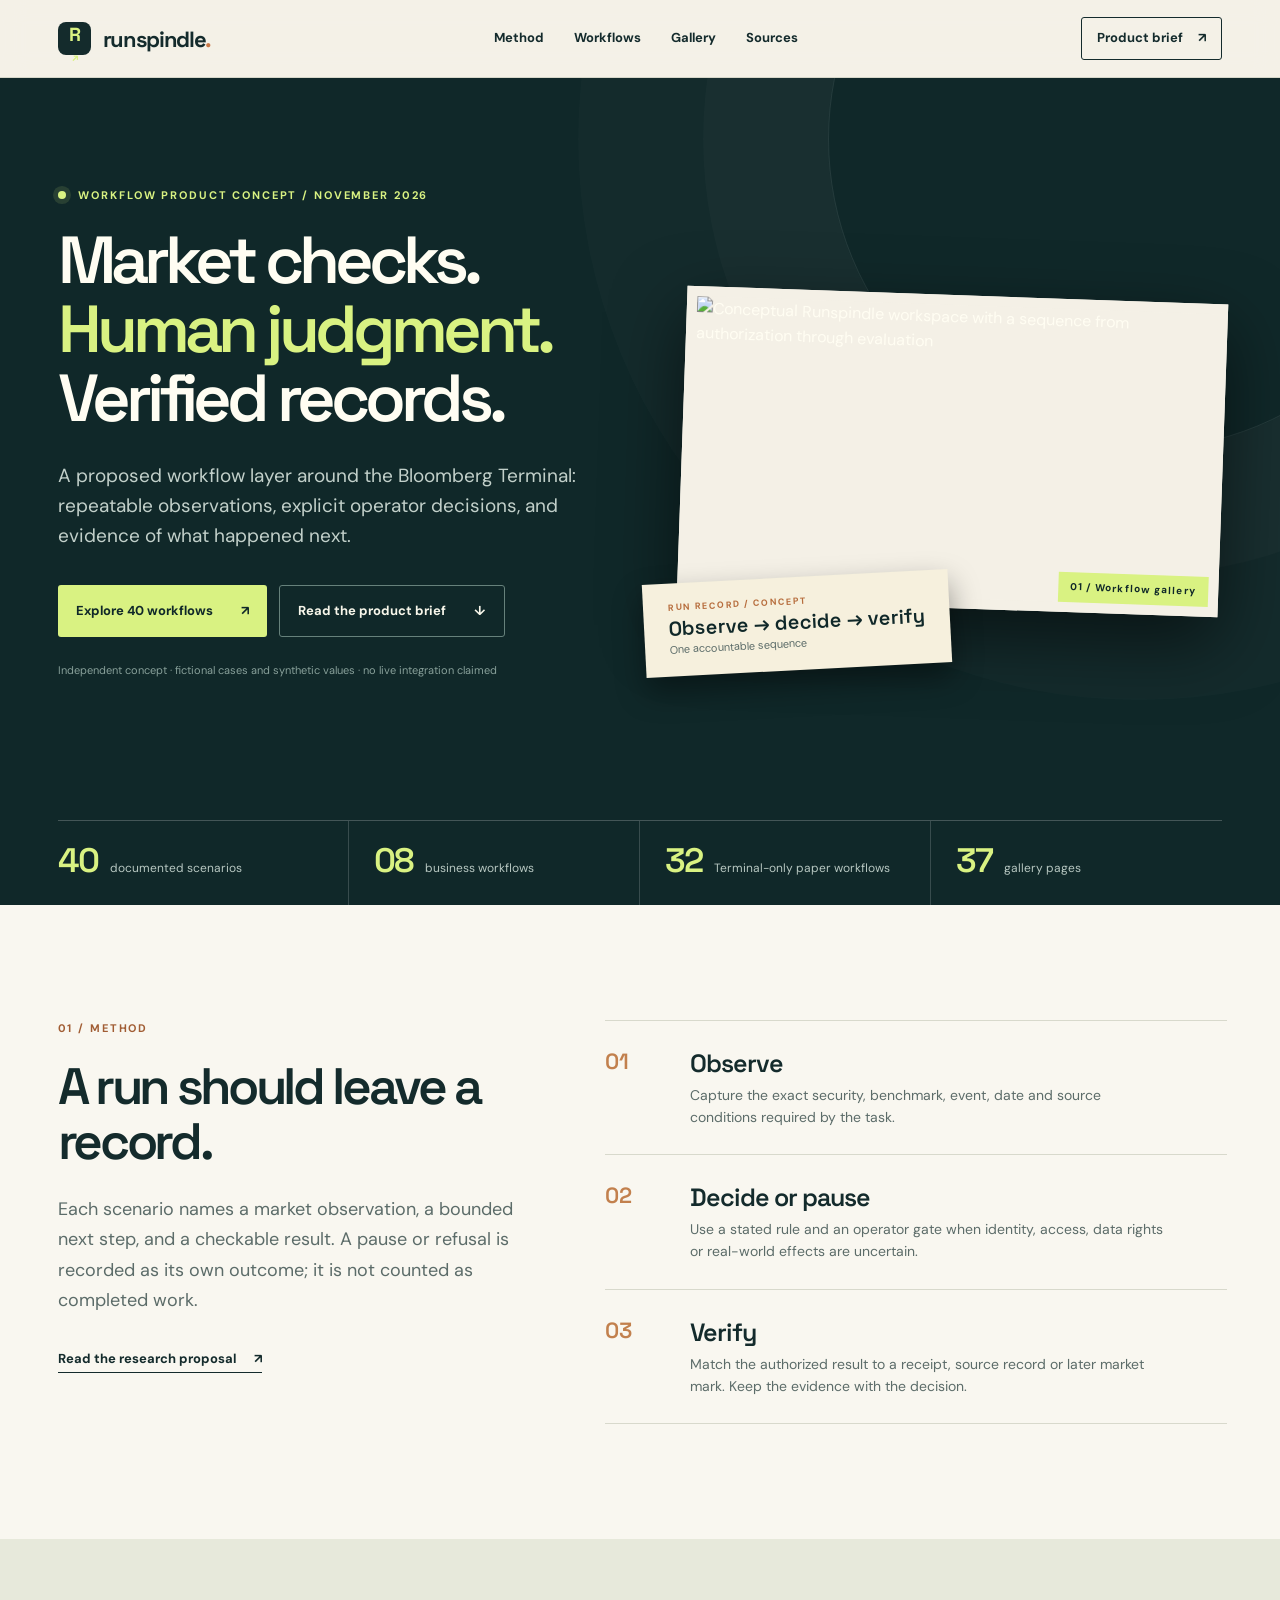
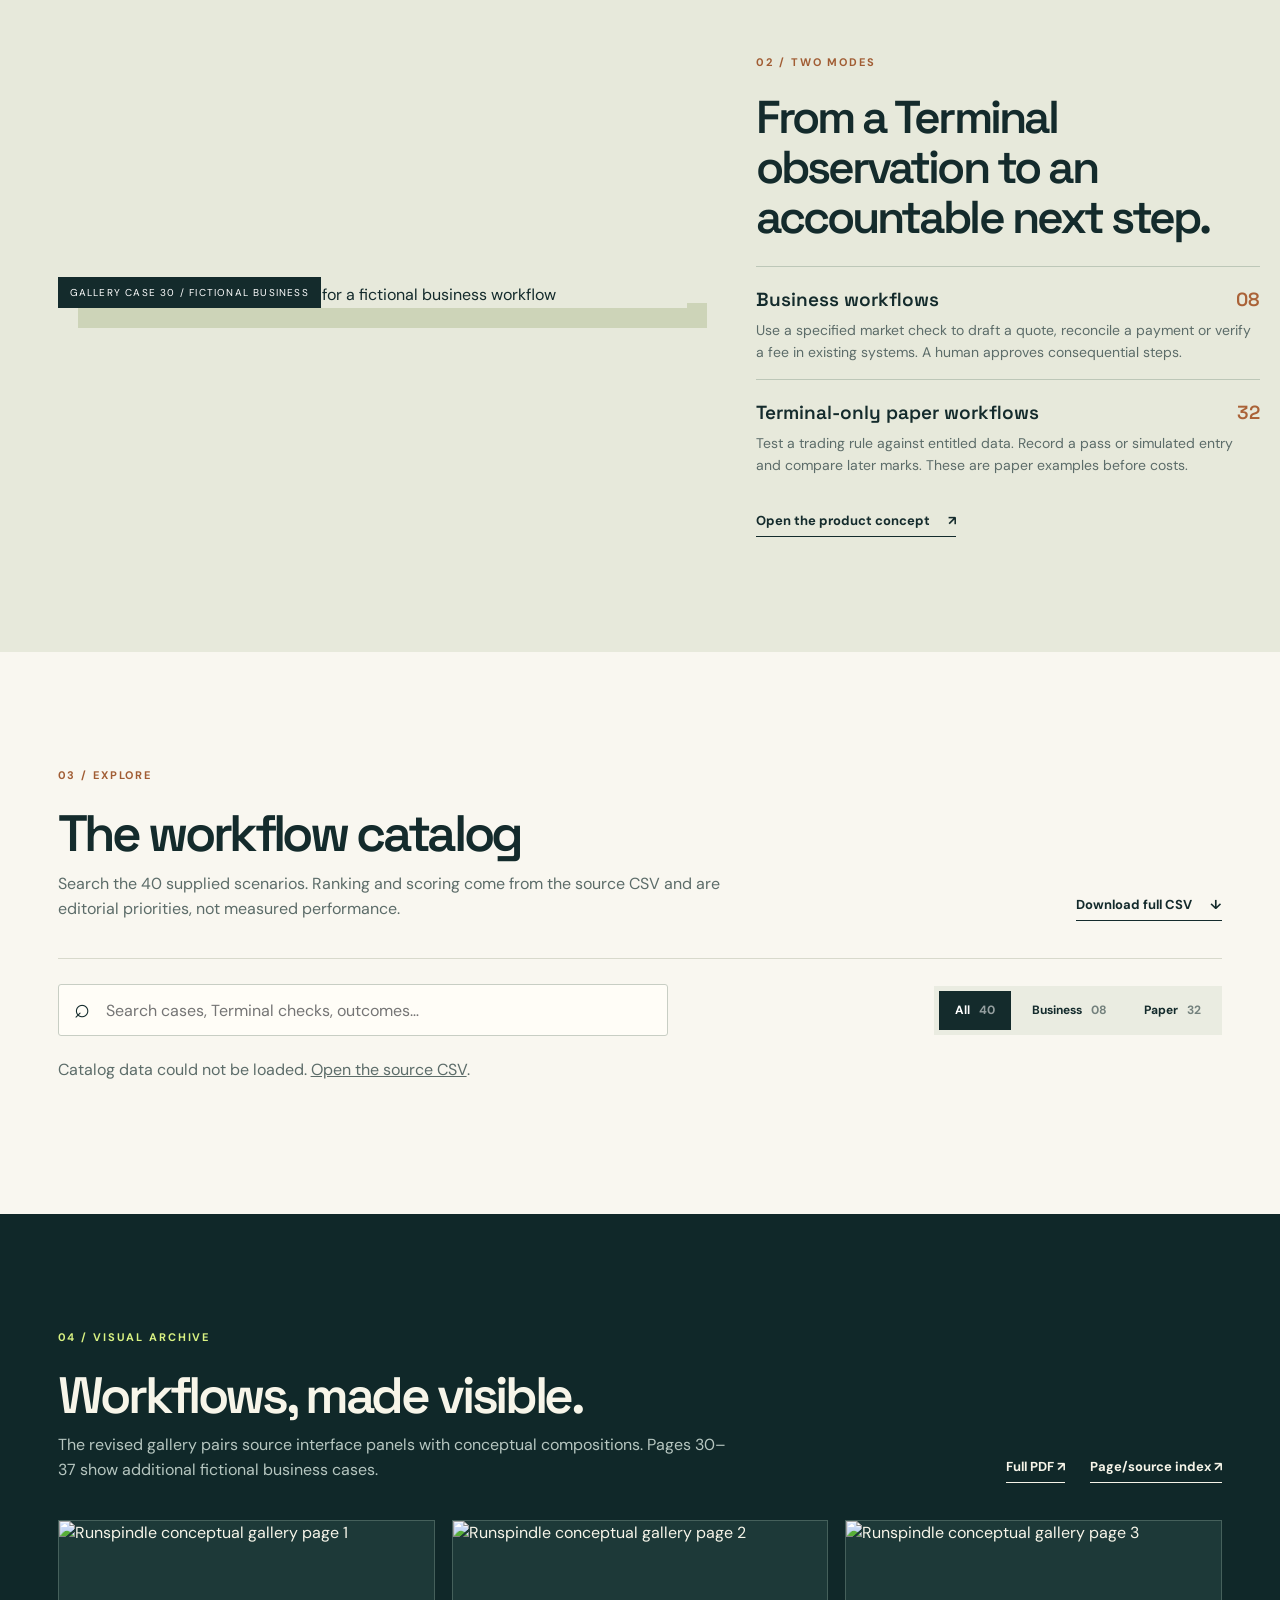
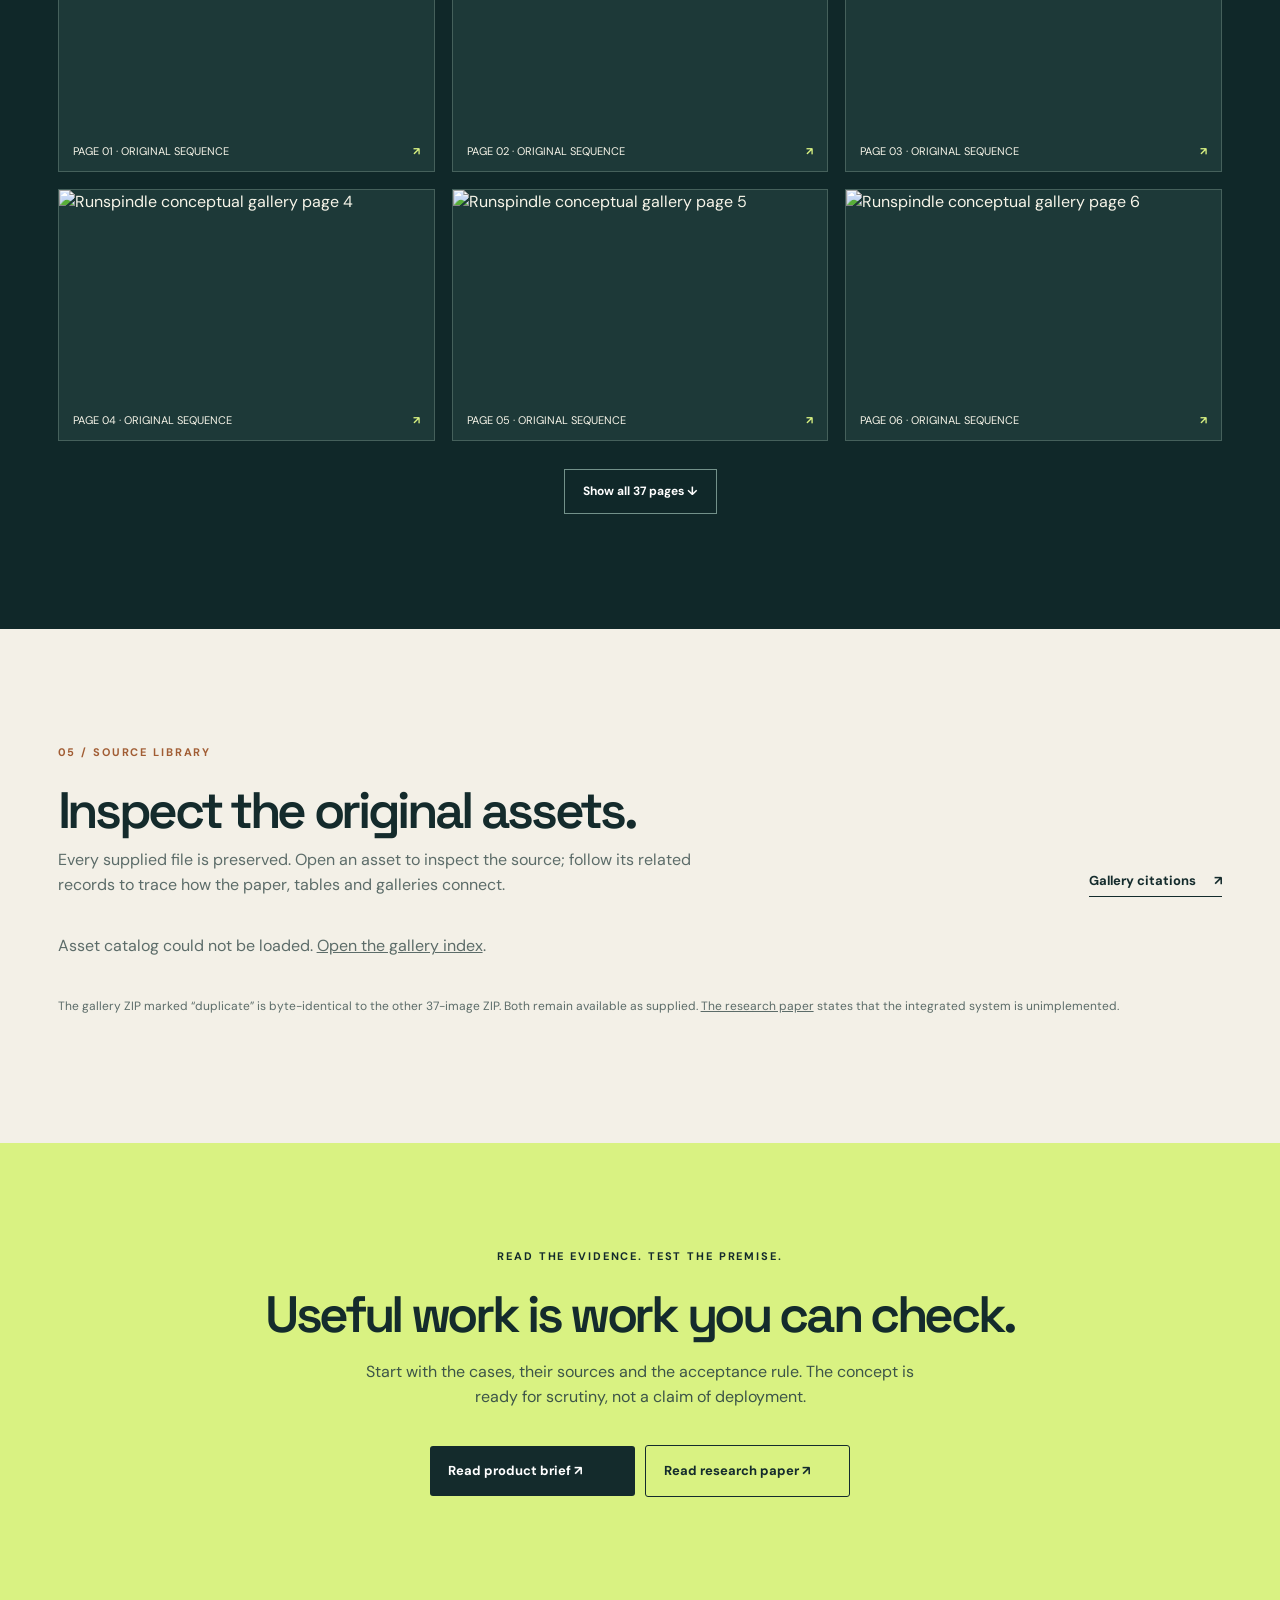
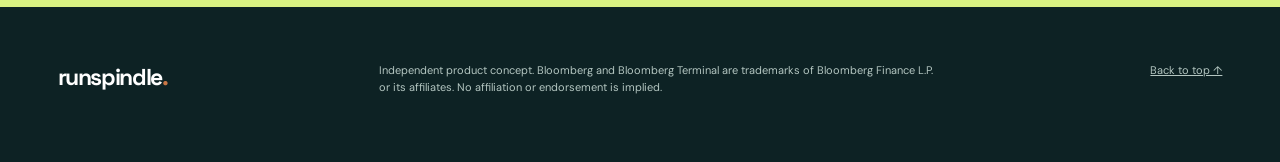
==== src/index.html @ 8b7ab33d "Scaffold Runspindle Bloomberg concept site" ====
<!doctype html>
<html lang="en">
<head>
  <meta charset="utf-8">
  <meta name="viewport" content="width=device-width,initial-scale=1">
  <meta name="theme-color" content="#142b2c">
  <meta name="description" content="Explore 40 conceptual Runspindle workflows for the Bloomberg Terminal, with source records, operator gates, and gallery previews.">
  <title>Runspindle for Bloomberg · Workflow concept</title>
  <link rel="stylesheet" href="styles.css">
</head>
<body>
  <a class="skip" href="#main">Skip to content</a>
  <header class="site-header">
    <a class="brand" href="#top" aria-label="Runspindle home"><span class="brand-mark" aria-hidden="true">R<span>↗</span></span><span>runspindle<span class="brand-dot">.</span></span></a>
    <nav aria-label="Main navigation"><a href="#method">Method</a><a href="#workflows">Workflows</a><a href="#gallery">Gallery</a><a href="#sources">Sources</a></nav>
    <a class="header-link" href="assets/runspindle_bloomberg_product.pdf">Product brief <span aria-hidden="true">↗</span></a>
  </header>
  <main id="main">
    <section class="hero" id="top">
      <div class="hero-copy">
        <p class="eyebrow"><span class="pulse"></span> Workflow product concept / November 2026</p>
        <h1>Market checks.<br><em>Human judgment.</em><br>Verified records.</h1>
        <p class="hero-lede">A proposed workflow layer around the Bloomberg Terminal: repeatable observations, explicit operator decisions, and evidence of what happened next.</p>
        <div class="hero-actions"><a class="button primary" href="#workflows">Explore 40 workflows <span>↗</span></a><a class="button outline" href="assets/runspindle_bloomberg_product.pdf">Read the product brief <span>↓</span></a></div>
        <p class="hero-note">Independent concept · fictional cases and synthetic values · no live integration claimed</p>
      </div>
      <div class="hero-art"><div class="art-frame"><img src="gallery/01.webp" alt="Conceptual Runspindle workspace with a sequence from authorization through evaluation" fetchpriority="high"><span class="art-label">01 / Workflow gallery</span></div><div class="art-float"><span class="float-kicker">RUN RECORD / CONCEPT</span><strong>Observe → decide → verify</strong><small>One accountable sequence</small></div></div>
      <div class="hero-grid" aria-label="Catalog overview"><div><strong>40</strong><span>documented scenarios</span></div><div><strong>08</strong><span>business workflows</span></div><div><strong>32</strong><span>Terminal-only paper workflows</span></div><div><strong>37</strong><span>gallery pages</span></div></div>
    </section>

    <section class="section method" id="method"><div class="section-intro"><p class="eyebrow">01 / Method</p><h2>A run should leave a record.</h2><p>Each scenario names a market observation, a bounded next step, and a checkable result. A pause or refusal is recorded as its own outcome; it is not counted as completed work.</p><a class="text-link" href="assets/runspindle-paper.pdf">Read the research proposal <span>↗</span></a></div><div class="method-steps"><article><span class="step-index">01</span><div><h3>Observe</h3><p>Capture the exact security, benchmark, event, date and source conditions required by the task.</p></div></article><article><span class="step-index">02</span><div><h3>Decide or pause</h3><p>Use a stated rule and an operator gate when identity, access, data rights or real-world effects are uncertain.</p></div></article><article><span class="step-index">03</span><div><h3>Verify</h3><p>Match the authorized result to a receipt, source record or later market mark. Keep the evidence with the decision.</p></div></article></div></section>

    <section class="feature section"><div class="feature-visual"><img src="gallery/30.webp" alt="Conceptual approval-gate scene for a fictional business workflow" loading="lazy"><span>Gallery case 30 / fictional business</span></div><div class="feature-copy"><p class="eyebrow">02 / Two modes</p><h2>From a Terminal observation to an accountable next step.</h2><div class="mode"><b>Business workflows <span>08</span></b><p>Use a specified market check to draft a quote, reconcile a payment or verify a fee in existing systems. A human approves consequential steps.</p></div><div class="mode"><b>Terminal-only paper workflows <span>32</span></b><p>Test a trading rule against entitled data. Record a pass or simulated entry and compare later marks. These are paper examples before costs.</p></div><a class="text-link" href="assets/runspindle_bloomberg_product.pdf">Open the product concept <span>↗</span></a></div></section>

    <section class="section workflows" id="workflows"><div class="section-heading"><div><p class="eyebrow">03 / Explore</p><h2>The workflow catalog</h2><p>Search the 40 supplied scenarios. Ranking and scoring come from the source CSV and are editorial priorities, not measured performance.</p></div><a class="text-link" href="assets/runspindle_bloomberg_workflows.csv">Download full CSV <span>↓</span></a></div><div class="catalog-controls"><label class="search-label"><span class="sr-only">Search workflows</span><span aria-hidden="true">⌕</span><input id="search" type="search" placeholder="Search cases, Terminal checks, outcomes…"></label><div class="filters" role="group" aria-label="Workflow mode"><button class="active" data-filter="all" aria-pressed="true">All <span>40</span></button><button data-filter="business" aria-pressed="false">Business <span>08</span></button><button data-filter="paper" aria-pressed="false">Paper <span>32</span></button></div></div><p id="result-count" class="result-count" aria-live="polite"></p><div id="workflow-list" class="workflow-list"></div><p id="empty" class="empty" hidden>No matching workflows. Try a broader term.</p></section>

    <section class="section gallery-section" id="gallery"><div class="section-heading"><div><p class="eyebrow">04 / Visual archive</p><h2>Workflows, made visible.</h2><p>The revised gallery pairs source interface panels with conceptual compositions. Pages 30–37 show additional fictional business cases.</p></div><div class="gallery-links"><a class="text-link" href="assets/Runspindle_Revised_Gallery.pdf">Full PDF ↗</a><a class="text-link" href="assets/Runspindle_Gallery_Index.html">Page/source index ↗</a></div></div><div class="gallery-strip" id="gallery-strip"></div><button class="show-gallery" id="show-gallery" type="button">Show all 37 pages <span>↓</span></button></section>

    <section class="section sources" id="sources"><div class="section-heading"><div><p class="eyebrow">05 / Source library</p><h2>Inspect the original assets.</h2><p>Every supplied file is preserved. Open an asset to inspect the source; follow its related records to trace how the paper, tables and galleries connect.</p></div><a class="text-link" href="assets/Runspindle_Gallery_Index.html">Gallery citations <span>↗</span></a></div><div id="asset-list" class="asset-list"></div><p class="sources-note">The gallery ZIP marked “duplicate” is byte-identical to the other 37-image ZIP. Both remain available as supplied. <a href="assets/runspindle-paper.pdf">The research paper</a> states that the integrated system is unimplemented.</p></section>

    <section class="closing"><p class="eyebrow">Read the evidence. Test the premise.</p><h2>Useful work is work you can check.</h2><p>Start with the cases, their sources and the acceptance rule. The concept is ready for scrutiny, not a claim of deployment.</p><div><a class="button light" href="assets/runspindle_bloomberg_product.pdf">Read product brief ↗</a><a class="button outline-light" href="assets/runspindle-paper.pdf">Read research paper ↗</a></div></section>
  </main>
  <footer><div class="footer-brand">runspindle<span>.</span></div><p>Independent product concept. Bloomberg and Bloomberg Terminal are trademarks of Bloomberg Finance L.P. or its affiliates. No affiliation or endorsement is implied.</p><a href="#top">Back to top ↑</a></footer>
  <script src="app.js" defer></script>
</body>
</html>
---- src/styles.css ----
@import url('https://fonts.googleapis.com/css2?family=DM+Sans:wght@400;500;600;700&family=Space+Grotesk:wght@400;500;600;700&display=swap');
:root{--ink:#142b2c;--muted:#5c6c69;--paper:#f4f1e8;--card:#fffcf5;--line:#d8d9cc;--lime:#d9f282;--orange:#d9864e;--deep:#102829}*{box-sizing:border-box}html{scroll-behavior:smooth}body{margin:0;background:var(--paper);color:var(--ink);font:16px/1.55 'DM Sans',sans-serif}a{color:inherit}button,input{font:inherit}.sr-only{position:absolute;width:1px;height:1px;overflow:hidden;clip:rect(0,0,0,0)}.skip{position:absolute;left:-999px;top:0;background:var(--lime);padding:12px;z-index:9}.skip:focus{left:0}.site-header{height:78px;padding:0 4.5%;display:flex;align-items:center;justify-content:space-between;border-bottom:1px solid #d6d7c9;background:rgba(244,241,232,.96);position:sticky;top:0;z-index:5;backdrop-filter:blur(12px)}.brand{text-decoration:none;display:flex;align-items:center;gap:12px;font:700 22px 'Space Grotesk',sans-serif;letter-spacing:-.06em}.brand-mark{width:33px;height:33px;display:grid;place-items:center;border-radius:8px;background:var(--ink);color:var(--lime);font-size:19px;letter-spacing:-.12em}.brand-mark span{font-size:11px;align-self:start;margin-top:3px}.brand-dot,.footer-brand span{color:#c97746}.site-header nav{display:flex;gap:30px}.site-header nav a,.header-link{font-size:13px;font-weight:700;text-decoration:none}.site-header nav a:hover,.header-link:hover,.text-link:hover{text-decoration:underline;text-underline-offset:5px}.header-link{border:1px solid var(--ink);padding:10px 15px;border-radius:3px}.header-link span{margin-left:12px}.hero{background:var(--deep);color:#fffdf2;display:grid;grid-template-columns:51% 49%;position:relative;min-height:735px;padding:85px 4.5% 0;overflow:hidden}.hero:before{content:"";position:absolute;width:620px;height:620px;border:1px solid #ffffff17;border-radius:50%;right:-170px;top:-250px;box-shadow:0 0 0 125px #ffffff05,0 0 0 250px #ffffff04}.hero-copy{position:relative;z-index:2;max-width:700px;padding:24px 0 130px}.eyebrow{text-transform:uppercase;letter-spacing:.17em;font-size:11px;font-weight:700;margin:0 0 22px}.hero .eyebrow{color:var(--lime)}.pulse{display:inline-block;width:8px;height:8px;border-radius:50%;background:var(--lime);margin-right:8px;box-shadow:0 0 0 5px #d9f2821e}.hero h1,h2,h3,p{margin-top:0}.hero h1{font:600 clamp(52px,5.2vw,86px)/1.04 'Space Grotesk',sans-serif;letter-spacing:-.075em;margin:0 0 27px}.hero h1 em{font-style:normal;color:var(--lime)}.hero-lede{font-size:19px;max-width:565px;color:#c2d0ca;line-height:1.6}.hero-actions{display:flex;flex-wrap:wrap;gap:12px;margin:33px 0 25px}.button{text-decoration:none;display:inline-flex;align-items:center;justify-content:space-between;gap:28px;padding:15px 18px;font-size:13px;font-weight:700;border-radius:3px;min-width:205px}.primary{color:var(--deep);background:var(--lime)}.primary:hover,.light:hover{background:#e9ffa6}.outline{color:#f7f6ea;border:1px solid #66817b}.outline:hover,.outline-light:hover{background:#ffffff15}.hero-note{font-size:11px;color:#88a09a}.hero-art{align-self:center;position:relative;z-index:1;padding:0 0 80px 30px}.art-frame{position:relative;transform:rotate(2deg);box-shadow:0 26px 70px #0008;border:10px solid #f4f0e6;background:#f4f0e6}.art-frame img{display:block;width:100%;height:auto;aspect-ratio:16/9;object-fit:cover}.art-label{position:absolute;right:0;bottom:0;background:var(--lime);color:var(--deep);padding:7px 12px;font-size:10px;letter-spacing:.12em;font-weight:700}.art-float{position:absolute;bottom:18px;left:-8px;background:#f6f0dd;color:var(--deep);padding:18px 25px;box-shadow:0 14px 30px #0006;transform:rotate(-3deg);display:flex;flex-direction:column}.float-kicker{color:#b66c3c;font-size:9px;font-weight:700;letter-spacing:.16em}.art-float strong{font:600 20px 'Space Grotesk',sans-serif}.art-float small{font-size:11px;color:var(--muted)}.hero-grid{grid-column:1/-1;display:grid;grid-template-columns:repeat(4,1fr);border-top:1px solid #ffffff37;position:relative;z-index:2}.hero-grid div{padding:18px 25px 23px;border-right:1px solid #ffffff2b;display:flex;align-items:baseline;gap:12px}.hero-grid div:first-child{padding-left:0}.hero-grid div:last-child{border:0}.hero-grid strong{font:600 34px 'Space Grotesk',sans-serif;color:var(--lime);letter-spacing:-.06em}.hero-grid span{font-size:12px;color:#b7c7c1}.section{padding:115px 4.5%}.section h2,.closing h2{font:600 clamp(39px,4vw,62px)/1.08 'Space Grotesk',sans-serif;letter-spacing:-.065em;margin:0 0 24px}.section p{color:var(--muted)}.section .eyebrow{color:#a15d34}.text-link{font-size:13px;font-weight:700;text-decoration:none;border-bottom:1px solid currentColor;padding-bottom:5px;white-space:nowrap}.text-link span{margin-left:15px}.method{display:grid;grid-template-columns:42% 58%;gap:5%;background:#f9f7f0}.section-intro{max-width:510px}.section-intro>p:not(.eyebrow){font-size:18px;line-height:1.7;margin-bottom:30px}.method-steps{padding-right:8%;}.method-steps article{display:grid;grid-template-columns:85px 1fr;border-top:1px solid var(--line);padding:26px 0}.method-steps article:last-child{border-bottom:1px solid var(--line)}.step-index{font:600 22px 'Space Grotesk',sans-serif;color:#c2804d}.method-steps h3{font:600 25px 'Space Grotesk',sans-serif;letter-spacing:-.04em;margin:0 0 6px}.method-steps p{max-width:475px;margin:0;font-size:14px}.feature{display:grid;grid-template-columns:54% 46%;gap:6%;background:#e7e9db;align-items:center}.feature-visual{position:relative;max-width:790px}.feature-visual img{width:100%;display:block;box-shadow:20px 20px 0 #cdd4b8}.feature-visual span{position:absolute;bottom:0;left:0;background:var(--ink);color:#fff;padding:8px 12px;font-size:10px;letter-spacing:.12em;text-transform:uppercase}.feature-copy{padding:0 6% 0 0;max-width:590px}.feature-copy h2{font-size:clamp(37px,3.6vw,55px)}.mode{border-top:1px solid #bdc7b8;padding:20px 0 15px}.mode b{font:600 19px 'Space Grotesk',sans-serif;display:flex;justify-content:space-between}.mode b span{color:#aa6237}.mode p{font-size:14px;margin:8px 0 0}.feature-copy>.text-link{display:inline-block;margin-top:20px}.section-heading{display:flex;justify-content:space-between;align-items:end;gap:40px;margin-bottom:37px}.section-heading h2{margin-bottom:10px}.section-heading p:not(.eyebrow){max-width:680px;margin:0}.workflows{background:#f9f7f0}.catalog-controls{display:flex;gap:16px;justify-content:space-between;align-items:center;border-top:1px solid var(--line);padding-top:25px}.search-label{position:relative;flex:1;max-width:610px}.search-label>span:not(.sr-only){position:absolute;left:16px;top:10px;font-size:27px;line-height:1}.search-label input{width:100%;height:52px;background:#fffdf7;border:1px solid #c8cec4;border-radius:3px;padding:0 18px 0 47px;outline-offset:2px}.filters{display:flex;gap:5px;background:#eaece1;padding:5px}.filters button{border:0;padding:10px 16px;background:transparent;color:var(--ink);font-size:12px;font-weight:700;cursor:pointer}.filters button.active{background:var(--ink);color:#fff}.filters span{opacity:.55;margin-left:6px}.result-count{font-size:11px!important;text-transform:uppercase;letter-spacing:.12em;margin:22px 0 13px}.workflow-list{display:grid;grid-template-columns:repeat(2,minmax(0,1fr));gap:12px}.workflow-card{background:#fffdf7;border:1px solid var(--line);padding:21px 24px;transition:box-shadow .2s}.workflow-card:hover{box-shadow:0 10px 25px #142b2c12}.card-top{display:flex;justify-content:space-between;gap:10px;color:#8a6c55;font-size:10px;text-transform:uppercase;letter-spacing:.12em;font-weight:700}.workflow-card h3{font:600 23px 'Space Grotesk',sans-serif;letter-spacing:-.045em;margin:12px 0 7px}.workflow-card>.summary{font-size:13px;color:var(--muted);line-height:1.5;display:-webkit-box;-webkit-line-clamp:2;-webkit-box-orient:vertical;overflow:hidden;margin-bottom:15px}.workflow-card details{border-top:1px solid var(--line);padding-top:10px}.workflow-card summary{cursor:pointer;list-style:none;font-size:12px;font-weight:700}.workflow-card summary::-webkit-details-marker{display:none}.workflow-card summary:after{content:'+';float:right;font-size:18px;line-height:1}.workflow-card details[open] summary:after{content:'−'}.detail-body{padding-top:15px}.detail-body h4{font-size:10px;letter-spacing:.13em;text-transform:uppercase;margin:17px 0 3px;color:#a15d34}.detail-body p{font-size:13px;margin-bottom:0;white-space:pre-line}.detail-body a{color:#a15d34;word-break:break-word}.source-pills{display:flex;flex-wrap:wrap;gap:8px;margin-top:15px}.source-pills a{font-size:11px;padding:5px 8px;background:#eff1e8;text-decoration:none}.empty{padding:35px;background:#fff}.gallery-section{background:var(--deep);color:#f7f5e9}.gallery-section p{color:#b6c6c0}.gallery-section .eyebrow{color:var(--lime)}.gallery-links{display:flex;gap:25px}.gallery-strip{display:grid;grid-template-columns:repeat(3,1fr);gap:17px}.gallery-item{display:block;text-decoration:none;border:1px solid #45605b;background:#1d3938}.gallery-item img{width:100%;display:block;aspect-ratio:16/9;object-fit:cover}.gallery-item div{display:flex;justify-content:space-between;padding:11px 14px;font-size:11px}.gallery-item b{color:var(--lime)}.gallery-item.hidden{display:none}.show-gallery{display:block;margin:28px auto 0;padding:12px 18px;background:transparent;border:1px solid #73918a;color:#fff;cursor:pointer;font-size:12px;font-weight:700}.show-gallery span{margin-left:25px}.sources{background:#f3f0e7}.asset-list{display:grid;grid-template-columns:repeat(2,minmax(0,1fr));gap:12px}.asset-card{background:#fffdf7;border:1px solid var(--line);padding:19px 22px}.asset-card header{display:flex;justify-content:space-between;gap:15px;align-items:center;margin-bottom:10px}.asset-card header span{font-size:10px;font-weight:700;letter-spacing:.12em;text-transform:uppercase;color:#a15d34}.asset-card header small{font-size:11px;color:var(--muted)}.asset-card h3{font:600 19px 'Space Grotesk',sans-serif;letter-spacing:-.04em;margin:0 0 7px;overflow-wrap:anywhere}.asset-card h3 a{text-decoration:none}.asset-card h3 a:hover{text-decoration:underline}.asset-card p{font-size:12px;margin-bottom:12px}.related{border-top:1px solid var(--line);padding-top:10px;font-size:11px;color:var(--muted)}.related a{display:inline-block;color:var(--ink);margin:3px 8px 0 0;word-break:break-word}.sources-note{font-size:12px;margin-top:22px}.closing{text-align:center;padding:105px 20px;background:#d9f282}.closing h2{max-width:800px;margin:0 auto 18px}.closing p:not(.eyebrow){max-width:590px;margin:0 auto 30px;color:#3d5548}.closing .button{margin:5px;text-align:left}.light{background:var(--ink);color:white}.outline-light{border:1px solid var(--ink)}footer{background:#0d2224;color:#b4c6c1;padding:55px 4.5%;display:flex;align-items:start;justify-content:space-between;gap:50px;font-size:11px}footer p{max-width:560px}footer a{white-space:nowrap}.footer-brand{font:700 23px 'Space Grotesk',sans-serif;color:white;letter-spacing:-.06em}a:focus-visible,button:focus-visible,input:focus-visible,summary:focus-visible{outline:3px solid #d9864e;outline-offset:3px}@media(max-width:1000px){.site-header nav{gap:13px}.hero{grid-template-columns:1fr;padding-top:60px}.hero-copy{padding-bottom:50px}.hero-art{max-width:650px;padding:0 0 80px 30px;justify-self:center}.hero-grid{margin-top:20px}.method,.feature{grid-template-columns:1fr}.feature-visual{max-width:720px}.feature-copy{padding:60px 0 0}.method-steps{padding-right:0}.section{padding:75px 5%}}@media(max-width:700px){.site-header{height:66px;padding:0 5%}.site-header nav{display:none}.header-link{font-size:11px;padding:7px}.brand{font-size:19px}.hero{padding:55px 5% 0}.hero h1{font-size:clamp(46px,11vw,70px)}.hero-lede{font-size:16px}.hero-art{padding-left:8px}.art-float{left:0;bottom:29px;padding:9px 12px}.art-float strong{font-size:14px}.hero-grid{grid-template-columns:repeat(2,1fr)}.hero-grid div{padding:13px!important;display:block}.hero-grid strong{font-size:27px;display:block}.section{padding:65px 5%}.section h2{font-size:42px}.section-heading{display:block}.section-heading>.text-link,.gallery-links{display:inline-flex;margin-top:20px}.catalog-controls{display:block}.search-label{display:block;max-width:none;margin-bottom:12px}.filters{overflow:auto}.filters button{white-space:nowrap;padding:10px}.workflow-list,.asset-list{grid-template-columns:1fr}.gallery-strip{grid-template-columns:1fr 1fr}.gallery-links{flex-wrap:wrap}.method-steps article{grid-template-columns:55px 1fr}.feature-visual img{box-shadow:10px 10px 0 #cdd4b8}footer{display:block}footer p{margin:20px 0}.closing .button{width:min(100%,300px)}}@media(max-width:450px){.gallery-strip{grid-template-columns:1fr}.hero-grid div{min-height:75px}.button{width:100%}}
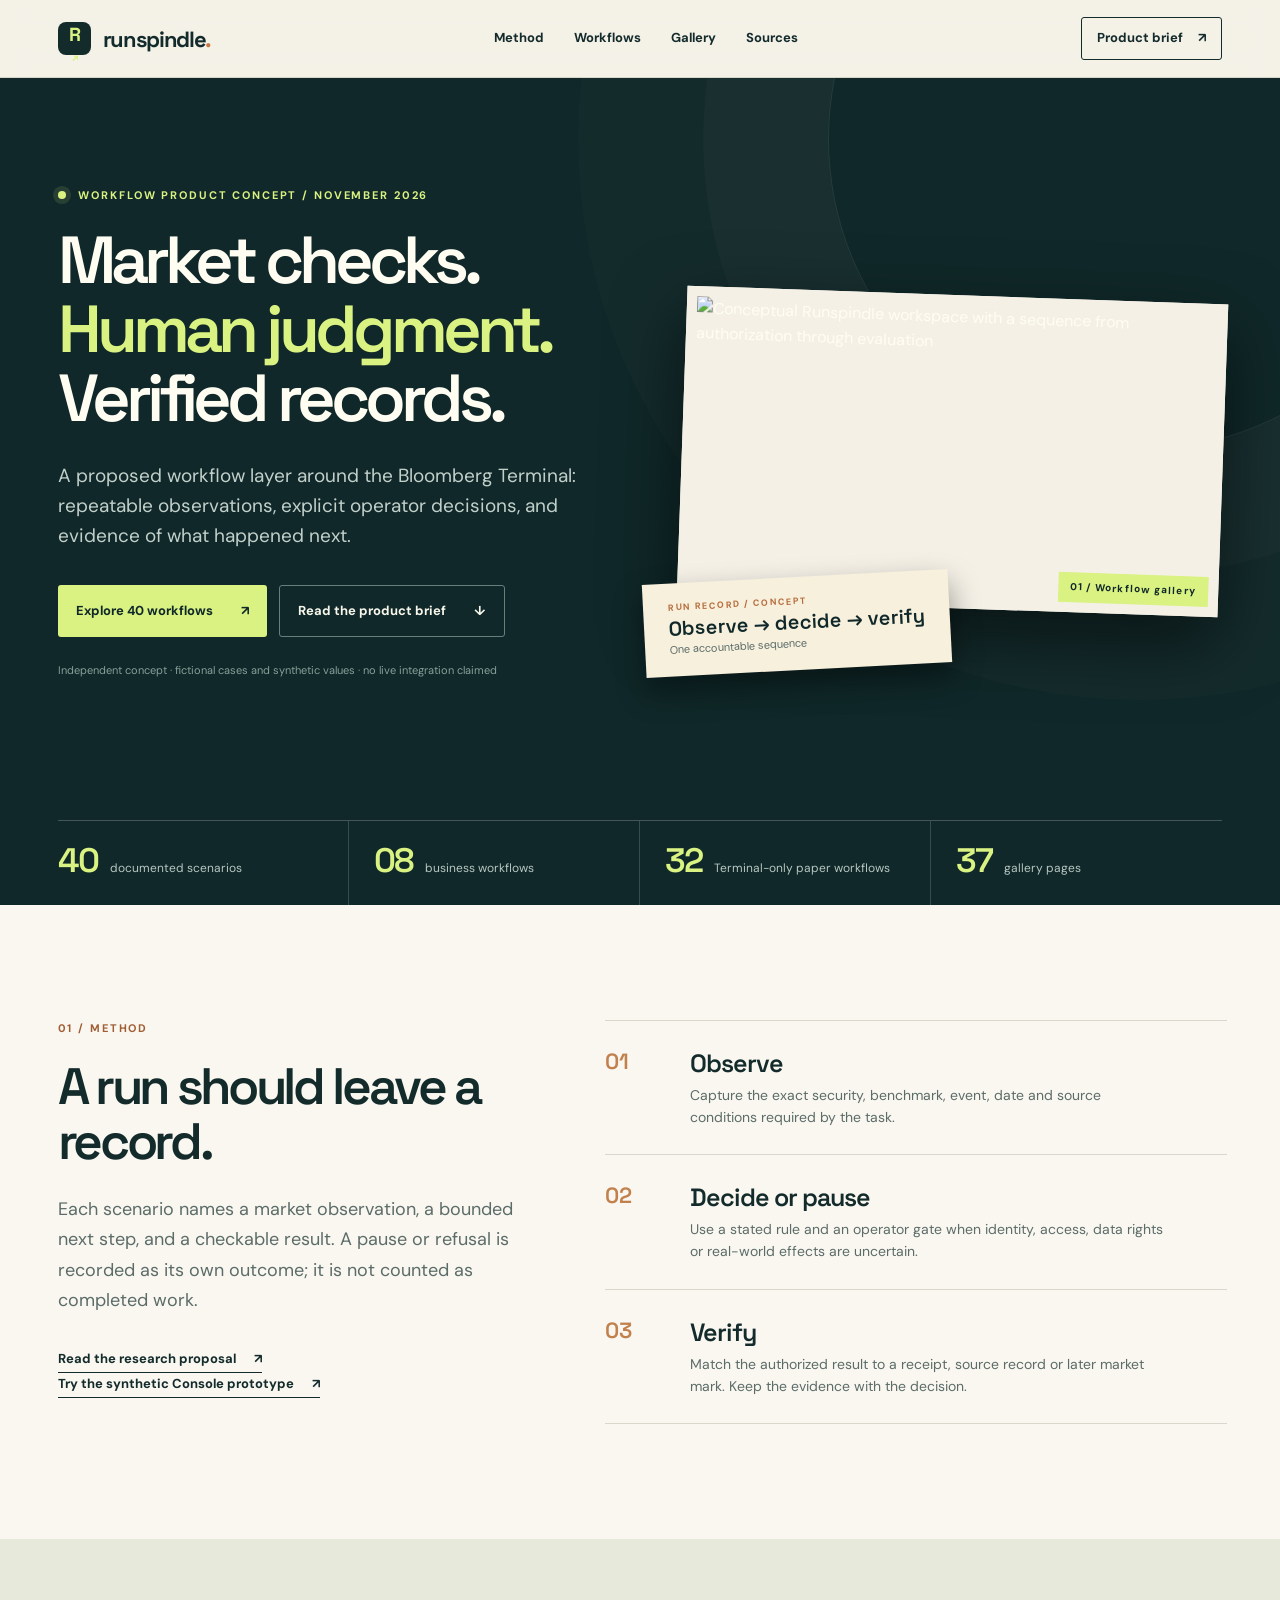
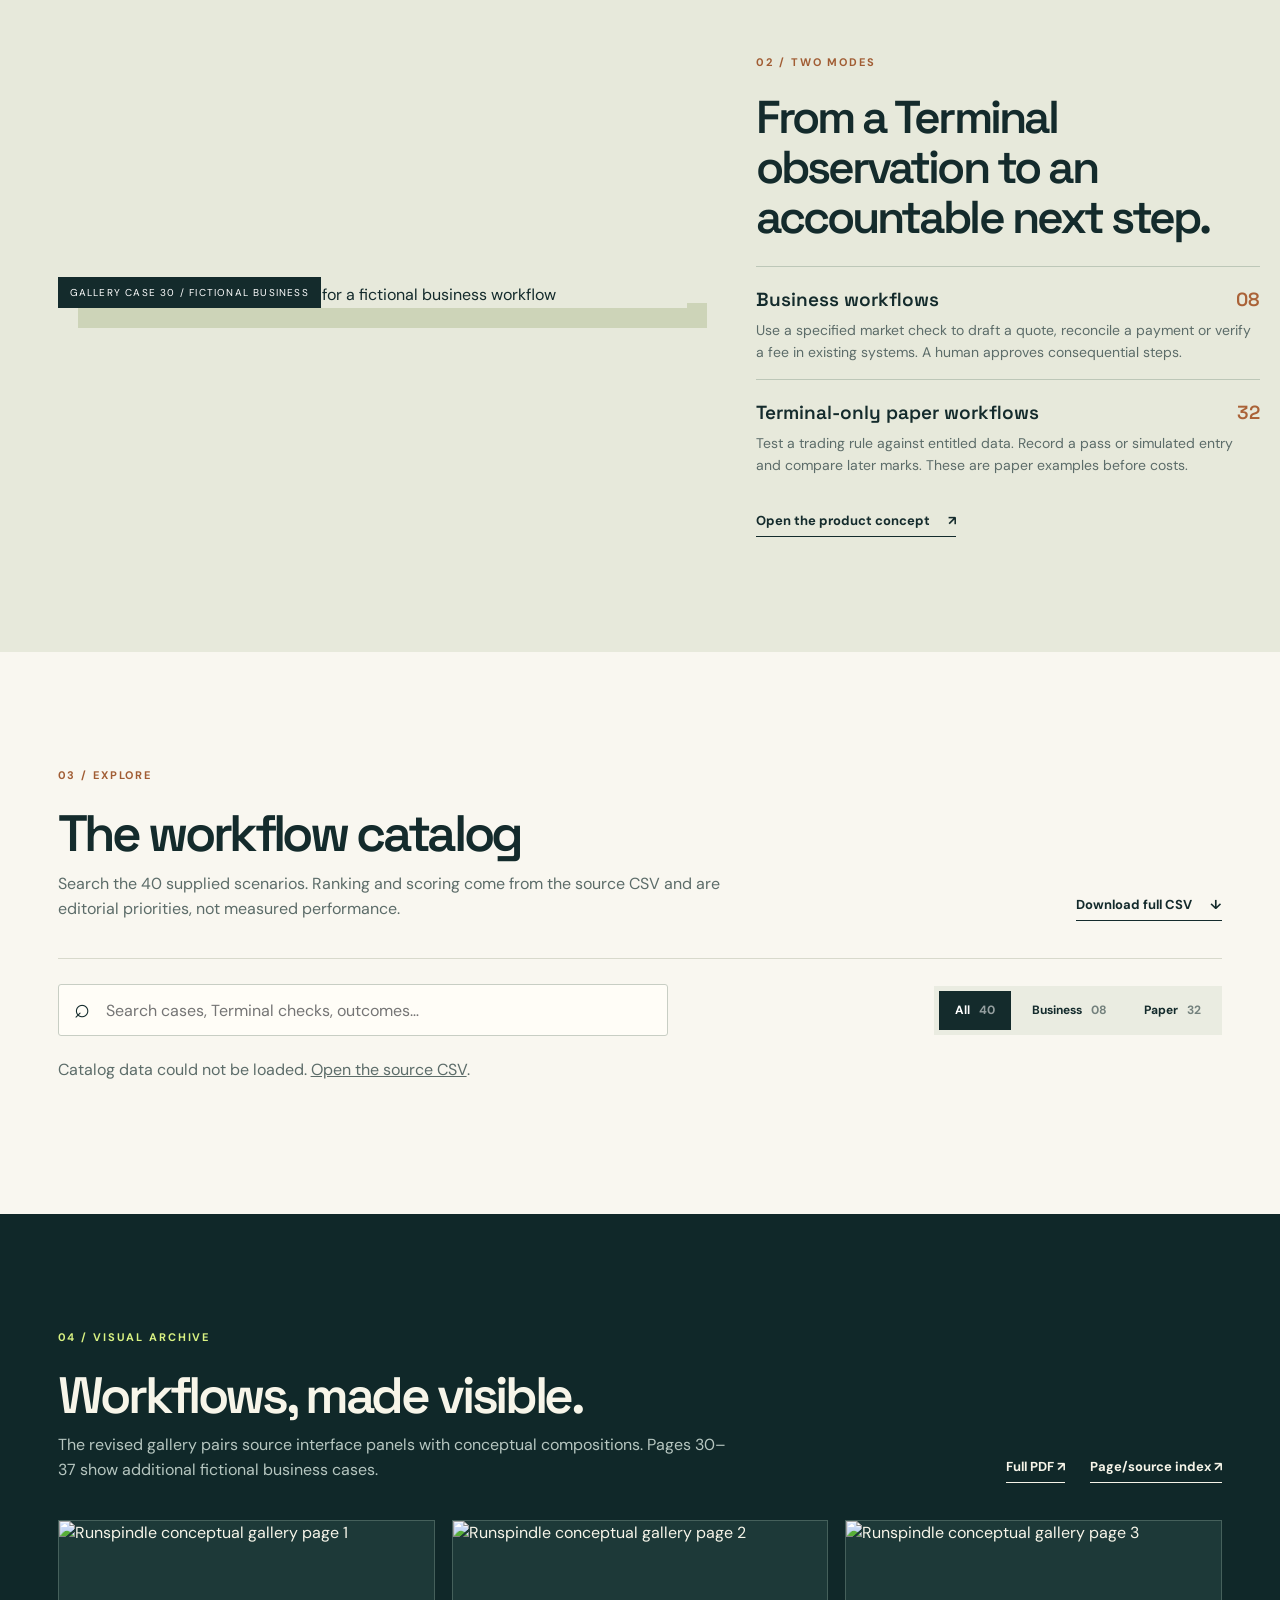
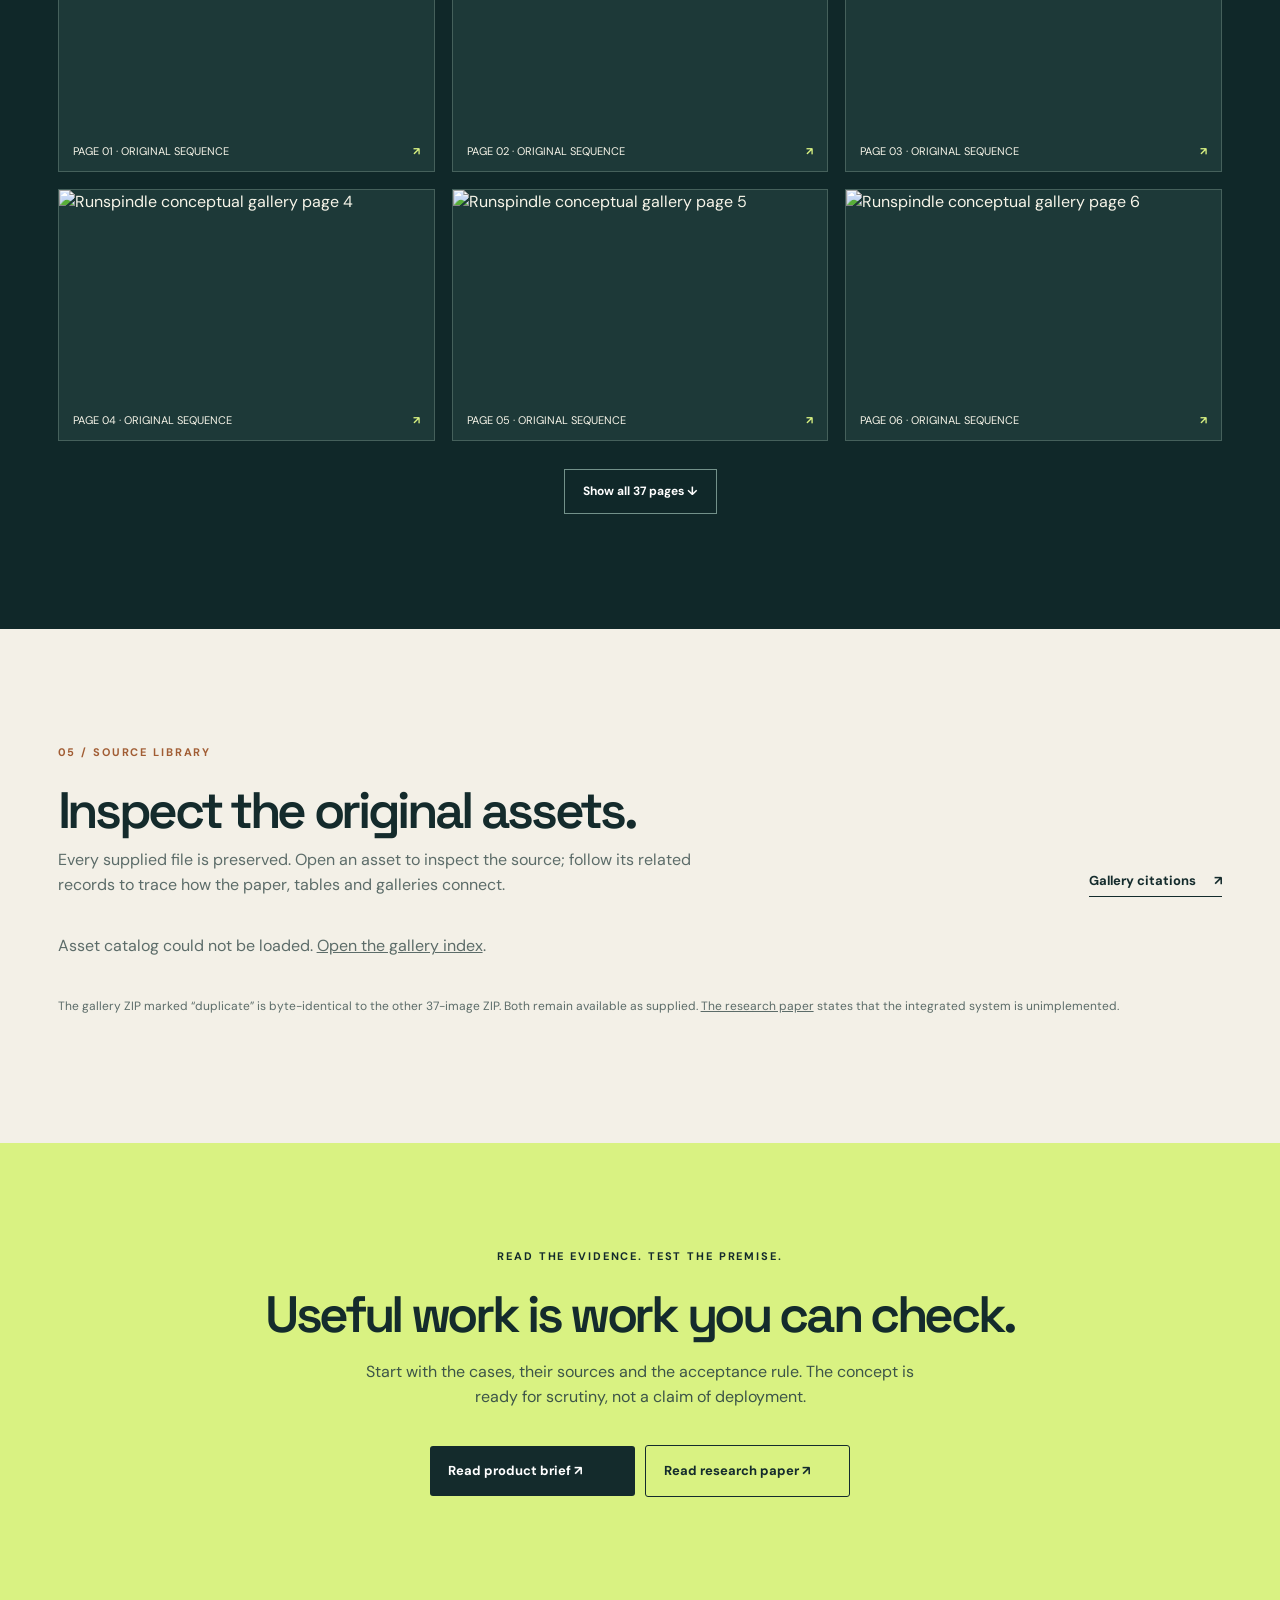
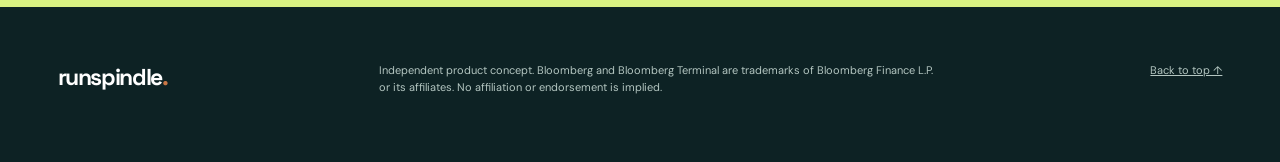
==== commit ee8c0028: "Add draft paper workflow contract and Console prototype" ====
--- a/src/index.html
+++ b/src/index.html
@@ -28,7 +28,7 @@
       <div class="hero-grid" aria-label="Catalog overview"><div><strong>40</strong><span>documented scenarios</span></div><div><strong>08</strong><span>business workflows</span></div><div><strong>32</strong><span>Terminal-only paper workflows</span></div><div><strong>37</strong><span>gallery pages</span></div></div>
     </section>
 
-    <section class="section method" id="method"><div class="section-intro"><p class="eyebrow">01 / Method</p><h2>A run should leave a record.</h2><p>Each scenario names a market observation, a bounded next step, and a checkable result. A pause or refusal is recorded as its own outcome; it is not counted as completed work.</p><a class="text-link" href="assets/runspindle-paper.pdf">Read the research proposal <span>↗</span></a></div><div class="method-steps"><article><span class="step-index">01</span><div><h3>Observe</h3><p>Capture the exact security, benchmark, event, date and source conditions required by the task.</p></div></article><article><span class="step-index">02</span><div><h3>Decide or pause</h3><p>Use a stated rule and an operator gate when identity, access, data rights or real-world effects are uncertain.</p></div></article><article><span class="step-index">03</span><div><h3>Verify</h3><p>Match the authorized result to a receipt, source record or later market mark. Keep the evidence with the decision.</p></div></article></div></section>
+    <section class="section method" id="method"><div class="section-intro"><p class="eyebrow">01 / Method</p><h2>A run should leave a record.</h2><p>Each scenario names a market observation, a bounded next step, and a checkable result. A pause or refusal is recorded as its own outcome; it is not counted as completed work.</p><a class="text-link" href="assets/runspindle-paper.pdf">Read the research proposal <span>↗</span></a><br><a class="text-link" href="prototype.html">Try the synthetic Console prototype <span>↗</span></a></div><div class="method-steps"><article><span class="step-index">01</span><div><h3>Observe</h3><p>Capture the exact security, benchmark, event, date and source conditions required by the task.</p></div></article><article><span class="step-index">02</span><div><h3>Decide or pause</h3><p>Use a stated rule and an operator gate when identity, access, data rights or real-world effects are uncertain.</p></div></article><article><span class="step-index">03</span><div><h3>Verify</h3><p>Match the authorized result to a receipt, source record or later market mark. Keep the evidence with the decision.</p></div></article></div></section>
 
     <section class="feature section"><div class="feature-visual"><img src="gallery/30.webp" alt="Conceptual approval-gate scene for a fictional business workflow" loading="lazy"><span>Gallery case 30 / fictional business</span></div><div class="feature-copy"><p class="eyebrow">02 / Two modes</p><h2>From a Terminal observation to an accountable next step.</h2><div class="mode"><b>Business workflows <span>08</span></b><p>Use a specified market check to draft a quote, reconcile a payment or verify a fee in existing systems. A human approves consequential steps.</p></div><div class="mode"><b>Terminal-only paper workflows <span>32</span></b><p>Test a trading rule against entitled data. Record a pass or simulated entry and compare later marks. These are paper examples before costs.</p></div><a class="text-link" href="assets/runspindle_bloomberg_product.pdf">Open the product concept <span>↗</span></a></div></section>
 
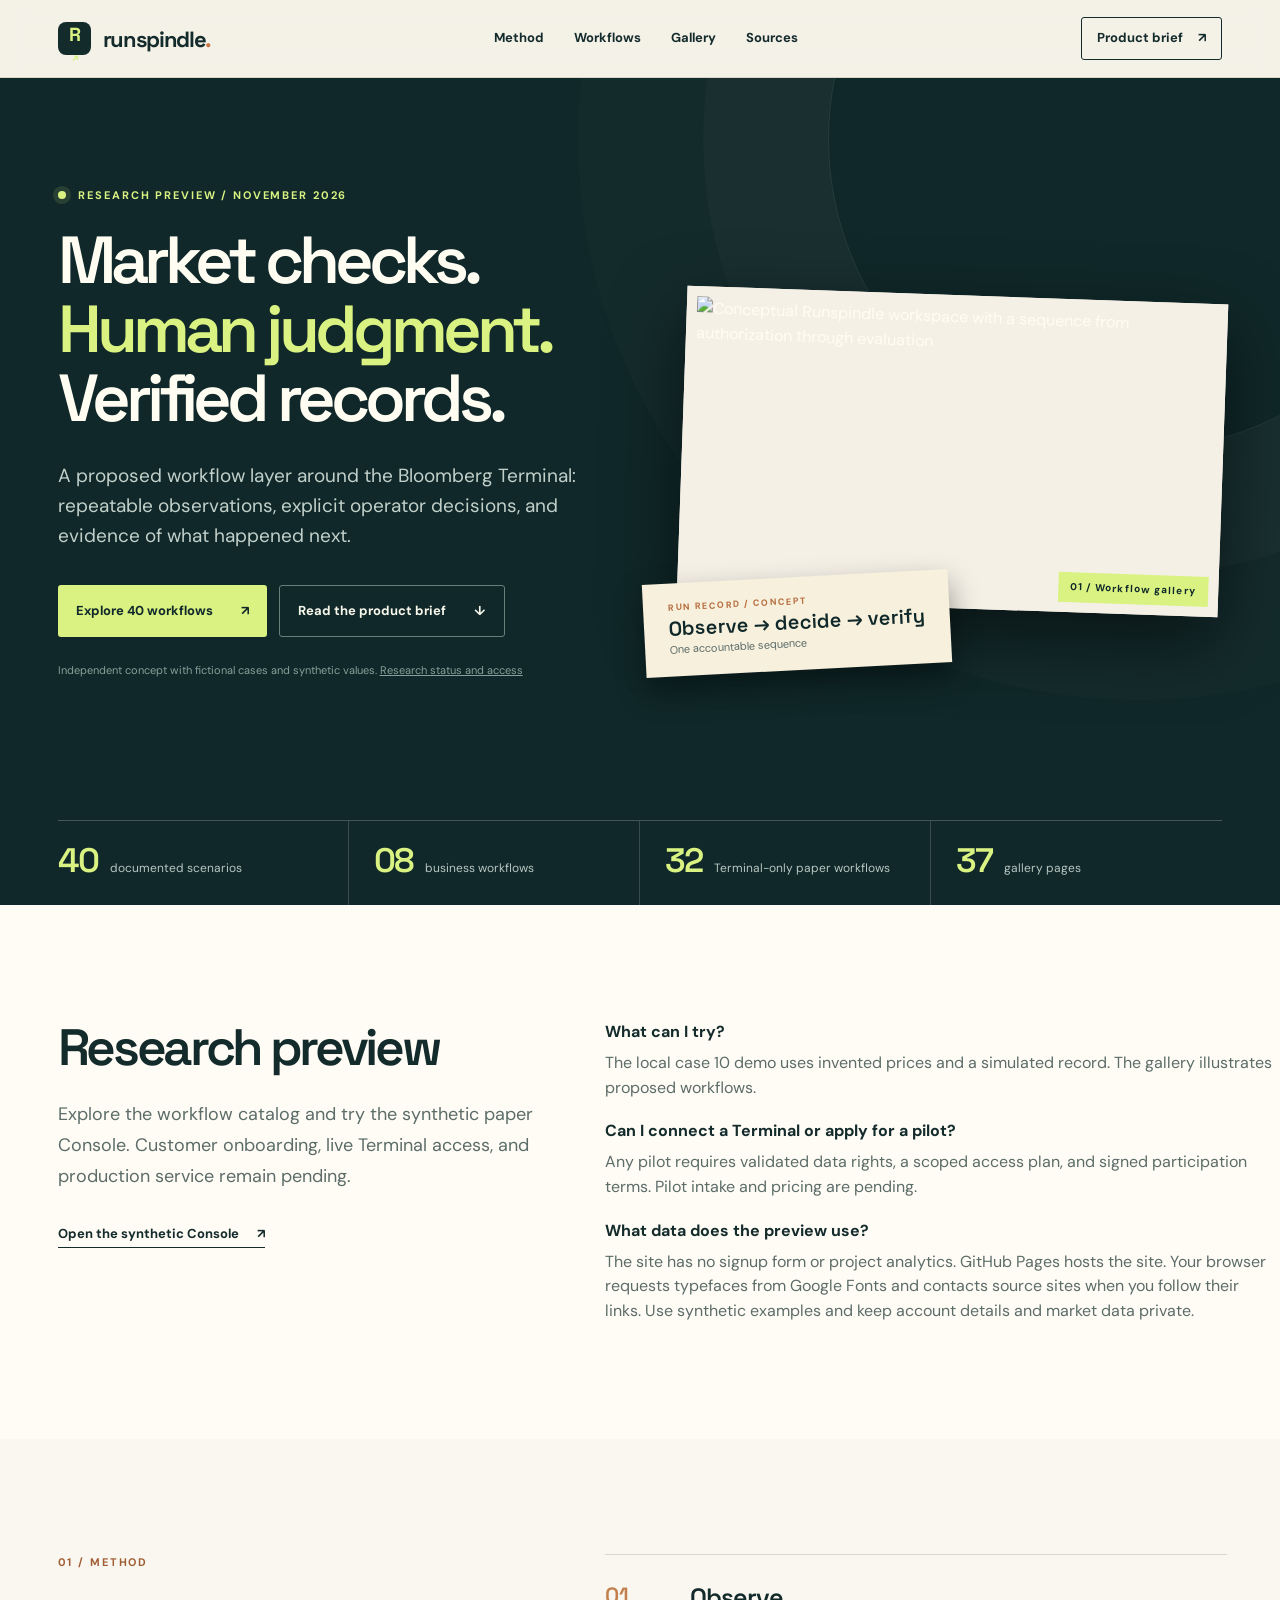
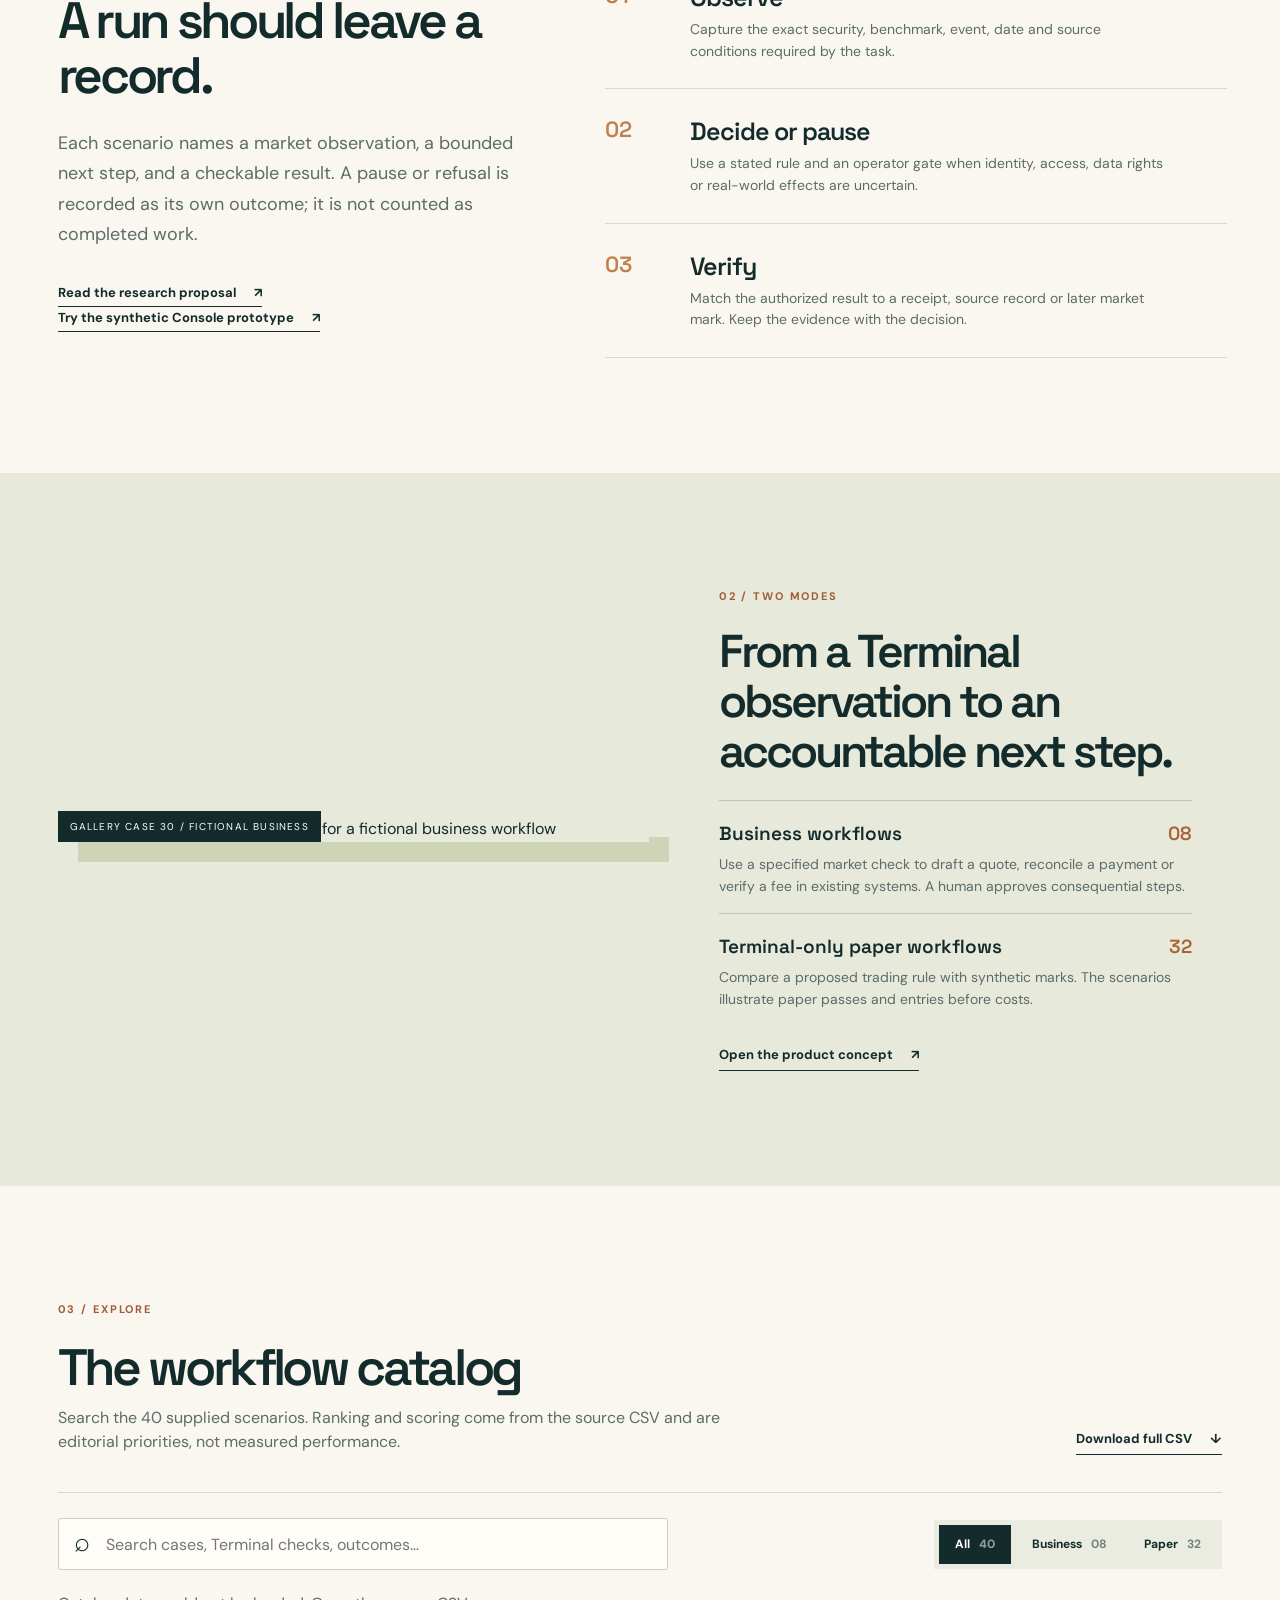
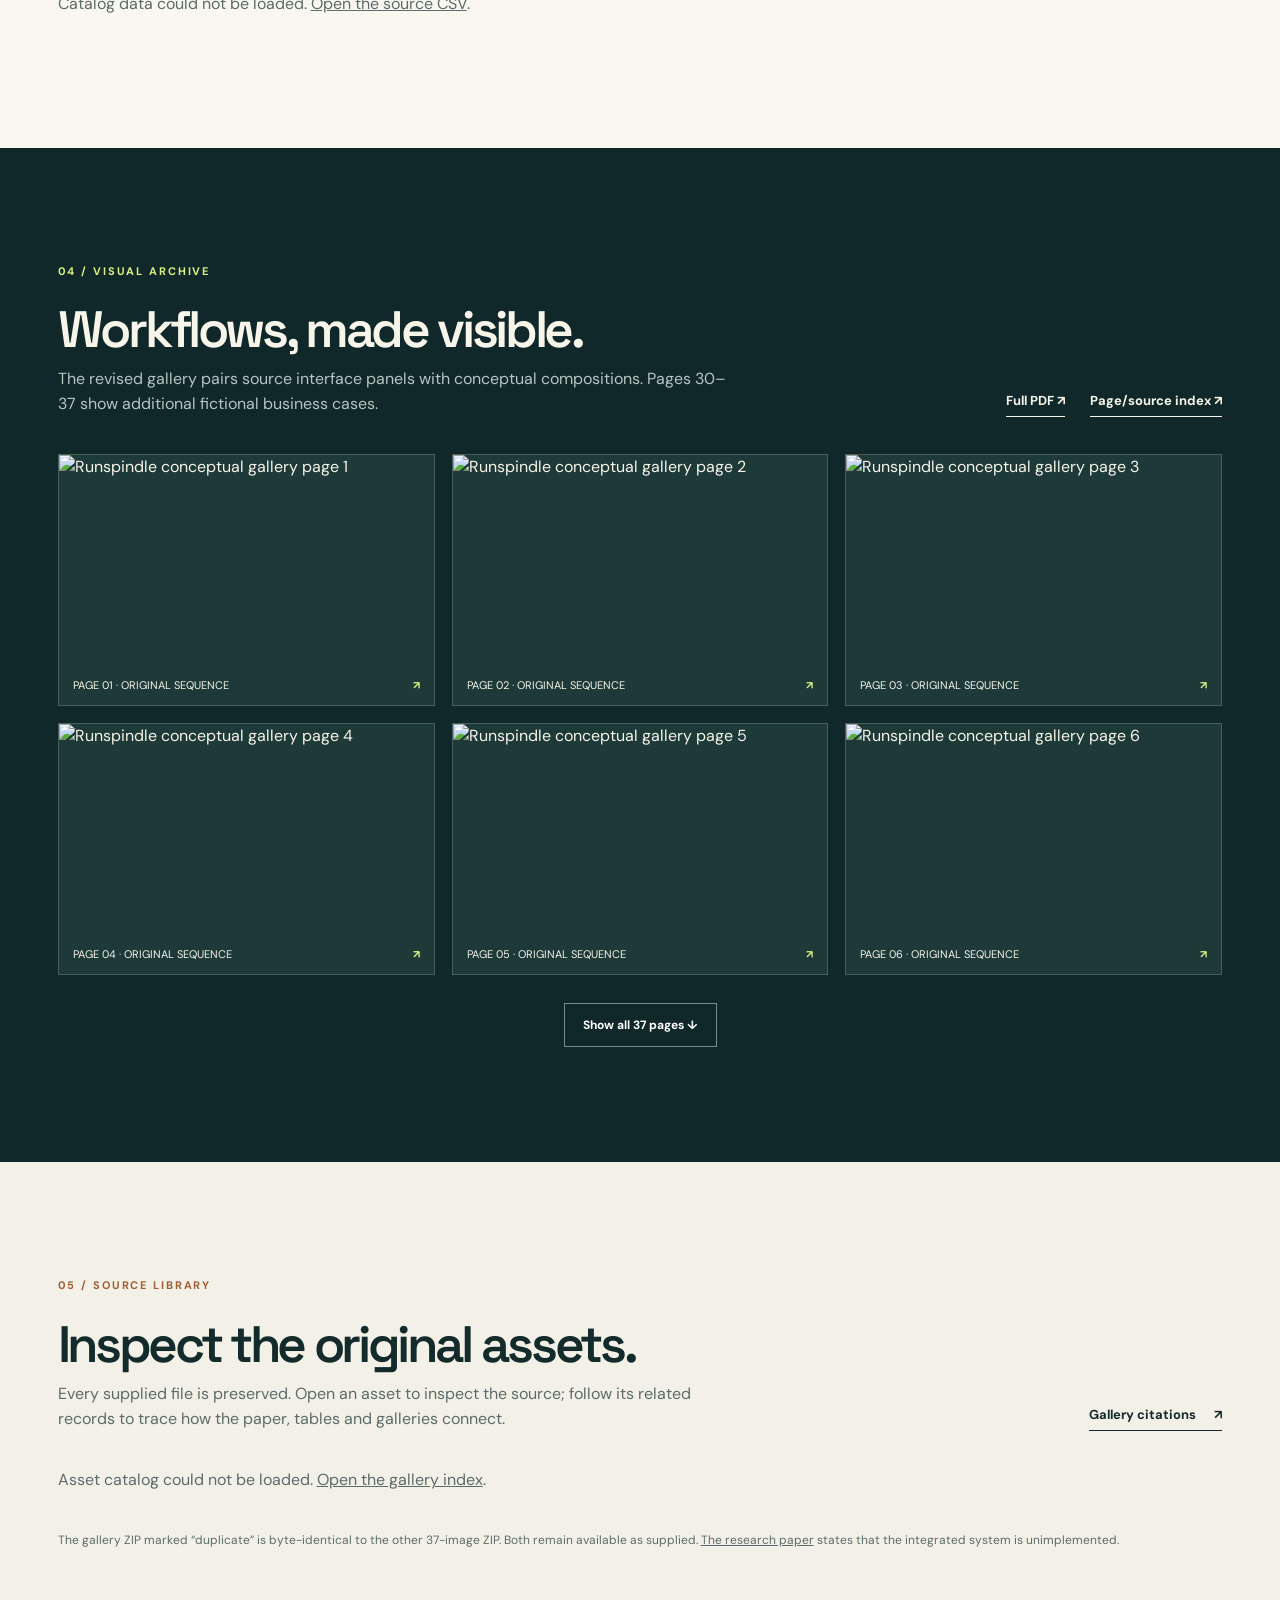
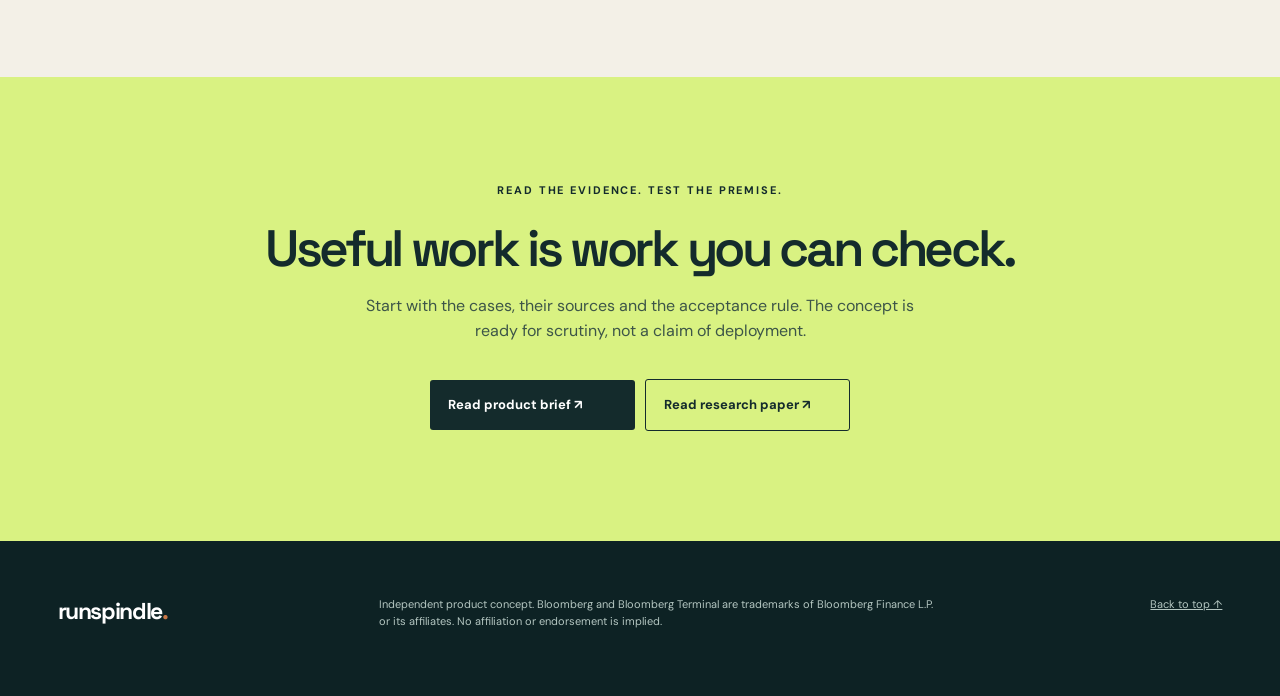
==== commit 0163647f: "docs(launch): publish scope for the research preview" ====
--- a/src/index.html
+++ b/src/index.html
@@ -18,19 +18,35 @@
   <main id="main">
     <section class="hero" id="top">
       <div class="hero-copy">
-        <p class="eyebrow"><span class="pulse"></span> Workflow product concept / November 2026</p>
+        <p class="eyebrow"><span class="pulse"></span> Research preview / November 2026</p>
         <h1>Market checks.<br><em>Human judgment.</em><br>Verified records.</h1>
         <p class="hero-lede">A proposed workflow layer around the Bloomberg Terminal: repeatable observations, explicit operator decisions, and evidence of what happened next.</p>
         <div class="hero-actions"><a class="button primary" href="#workflows">Explore 40 workflows <span>↗</span></a><a class="button outline" href="assets/runspindle_bloomberg_product.pdf">Read the product brief <span>↓</span></a></div>
-        <p class="hero-note">Independent concept · fictional cases and synthetic values · no live integration claimed</p>
+        <p class="hero-note">Independent concept with fictional cases and synthetic values. <a href="#research-status">Research status and access</a></p>
       </div>
       <div class="hero-art"><div class="art-frame"><img src="gallery/01.webp" alt="Conceptual Runspindle workspace with a sequence from authorization through evaluation" fetchpriority="high"><span class="art-label">01 / Workflow gallery</span></div><div class="art-float"><span class="float-kicker">RUN RECORD / CONCEPT</span><strong>Observe → decide → verify</strong><small>One accountable sequence</small></div></div>
       <div class="hero-grid" aria-label="Catalog overview"><div><strong>40</strong><span>documented scenarios</span></div><div><strong>08</strong><span>business workflows</span></div><div><strong>32</strong><span>Terminal-only paper workflows</span></div><div><strong>37</strong><span>gallery pages</span></div></div>
     </section>
 
+    <section class="section method research-status" id="research-status" aria-labelledby="research-heading">
+      <div class="section-intro">
+        <h2 id="research-heading">Research preview</h2>
+        <p>Explore the workflow catalog and try the synthetic paper Console. Customer onboarding, live Terminal access, and production service remain pending.</p>
+        <a class="text-link" href="prototype.html">Open the synthetic Console <span aria-hidden="true">↗</span></a>
+      </div>
+      <dl class="research-faq">
+        <dt>What can I try?</dt>
+        <dd>The local case 10 demo uses invented prices and a simulated record. The gallery illustrates proposed workflows.</dd>
+        <dt>Can I connect a Terminal or apply for a pilot?</dt>
+        <dd>Any pilot requires validated data rights, a scoped access plan, and signed participation terms. Pilot intake and pricing are pending.</dd>
+        <dt>What data does the preview use?</dt>
+        <dd>The site has no signup form or project analytics. GitHub Pages hosts the site. Your browser requests typefaces from Google Fonts and contacts source sites when you follow their links. Use synthetic examples and keep account details and market data private.</dd>
+      </dl>
+    </section>
+
     <section class="section method" id="method"><div class="section-intro"><p class="eyebrow">01 / Method</p><h2>A run should leave a record.</h2><p>Each scenario names a market observation, a bounded next step, and a checkable result. A pause or refusal is recorded as its own outcome; it is not counted as completed work.</p><a class="text-link" href="assets/runspindle-paper.pdf">Read the research proposal <span>↗</span></a><br><a class="text-link" href="prototype.html">Try the synthetic Console prototype <span>↗</span></a></div><div class="method-steps"><article><span class="step-index">01</span><div><h3>Observe</h3><p>Capture the exact security, benchmark, event, date and source conditions required by the task.</p></div></article><article><span class="step-index">02</span><div><h3>Decide or pause</h3><p>Use a stated rule and an operator gate when identity, access, data rights or real-world effects are uncertain.</p></div></article><article><span class="step-index">03</span><div><h3>Verify</h3><p>Match the authorized result to a receipt, source record or later market mark. Keep the evidence with the decision.</p></div></article></div></section>
 
-    <section class="feature section"><div class="feature-visual"><img src="gallery/30.webp" alt="Conceptual approval-gate scene for a fictional business workflow" loading="lazy"><span>Gallery case 30 / fictional business</span></div><div class="feature-copy"><p class="eyebrow">02 / Two modes</p><h2>From a Terminal observation to an accountable next step.</h2><div class="mode"><b>Business workflows <span>08</span></b><p>Use a specified market check to draft a quote, reconcile a payment or verify a fee in existing systems. A human approves consequential steps.</p></div><div class="mode"><b>Terminal-only paper workflows <span>32</span></b><p>Test a trading rule against entitled data. Record a pass or simulated entry and compare later marks. These are paper examples before costs.</p></div><a class="text-link" href="assets/runspindle_bloomberg_product.pdf">Open the product concept <span>↗</span></a></div></section>
+    <section class="feature section"><div class="feature-visual"><img src="gallery/30.webp" alt="Conceptual approval-gate scene for a fictional business workflow" loading="lazy"><span>Gallery case 30 / fictional business</span></div><div class="feature-copy"><p class="eyebrow">02 / Two modes</p><h2>From a Terminal observation to an accountable next step.</h2><div class="mode"><b>Business workflows <span>08</span></b><p>Use a specified market check to draft a quote, reconcile a payment or verify a fee in existing systems. A human approves consequential steps.</p></div><div class="mode"><b>Terminal-only paper workflows <span>32</span></b><p>Compare a proposed trading rule with synthetic marks. The scenarios illustrate paper passes and entries before costs.</p></div><a class="text-link" href="assets/runspindle_bloomberg_product.pdf">Open the product concept <span>↗</span></a></div></section>
 
     <section class="section workflows" id="workflows"><div class="section-heading"><div><p class="eyebrow">03 / Explore</p><h2>The workflow catalog</h2><p>Search the 40 supplied scenarios. Ranking and scoring come from the source CSV and are editorial priorities, not measured performance.</p></div><a class="text-link" href="assets/runspindle_bloomberg_workflows.csv">Download full CSV <span>↓</span></a></div><div class="catalog-controls"><label class="search-label"><span class="sr-only">Search workflows</span><span aria-hidden="true">⌕</span><input id="search" type="search" placeholder="Search cases, Terminal checks, outcomes…"></label><div class="filters" role="group" aria-label="Workflow mode"><button class="active" data-filter="all" aria-pressed="true">All <span>40</span></button><button data-filter="business" aria-pressed="false">Business <span>08</span></button><button data-filter="paper" aria-pressed="false">Paper <span>32</span></button></div></div><p id="result-count" class="result-count" aria-live="polite"></p><div id="workflow-list" class="workflow-list"></div><p id="empty" class="empty" hidden>No matching workflows. Try a broader term.</p></section>
 
--- a/src/styles.css
+++ b/src/styles.css
@@ -1,2 +1,8 @@
 @import url('https://fonts.googleapis.com/css2?family=DM+Sans:wght@400;500;600;700&family=Space+Grotesk:wght@400;500;600;700&display=swap');
-:root{--ink:#142b2c;--muted:#5c6c69;--paper:#f4f1e8;--card:#fffcf5;--line:#d8d9cc;--lime:#d9f282;--orange:#d9864e;--deep:#102829}*{box-sizing:border-box}html{scroll-behavior:smooth}body{margin:0;background:var(--paper);color:var(--ink);font:16px/1.55 'DM Sans',sans-serif}a{color:inherit}button,input{font:inherit}.sr-only{position:absolute;width:1px;height:1px;overflow:hidden;clip:rect(0,0,0,0)}.skip{position:absolute;left:-999px;top:0;background:var(--lime);padding:12px;z-index:9}.skip:focus{left:0}.site-header{height:78px;padding:0 4.5%;display:flex;align-items:center;justify-content:space-between;border-bottom:1px solid #d6d7c9;background:rgba(244,241,232,.96);position:sticky;top:0;z-index:5;backdrop-filter:blur(12px)}.brand{text-decoration:none;display:flex;align-items:center;gap:12px;font:700 22px 'Space Grotesk',sans-serif;letter-spacing:-.06em}.brand-mark{width:33px;height:33px;display:grid;place-items:center;border-radius:8px;background:var(--ink);color:var(--lime);font-size:19px;letter-spacing:-.12em}.brand-mark span{font-size:11px;align-self:start;margin-top:3px}.brand-dot,.footer-brand span{color:#c97746}.site-header nav{display:flex;gap:30px}.site-header nav a,.header-link{font-size:13px;font-weight:700;text-decoration:none}.site-header nav a:hover,.header-link:hover,.text-link:hover{text-decoration:underline;text-underline-offset:5px}.header-link{border:1px solid var(--ink);padding:10px 15px;border-radius:3px}.header-link span{margin-left:12px}.hero{background:var(--deep);color:#fffdf2;display:grid;grid-template-columns:51% 49%;position:relative;min-height:735px;padding:85px 4.5% 0;overflow:hidden}.hero:before{content:"";position:absolute;width:620px;height:620px;border:1px solid #ffffff17;border-radius:50%;right:-170px;top:-250px;box-shadow:0 0 0 125px #ffffff05,0 0 0 250px #ffffff04}.hero-copy{position:relative;z-index:2;max-width:700px;padding:24px 0 130px}.eyebrow{text-transform:uppercase;letter-spacing:.17em;font-size:11px;font-weight:700;margin:0 0 22px}.hero .eyebrow{color:var(--lime)}.pulse{display:inline-block;width:8px;height:8px;border-radius:50%;background:var(--lime);margin-right:8px;box-shadow:0 0 0 5px #d9f2821e}.hero h1,h2,h3,p{margin-top:0}.hero h1{font:600 clamp(52px,5.2vw,86px)/1.04 'Space Grotesk',sans-serif;letter-spacing:-.075em;margin:0 0 27px}.hero h1 em{font-style:normal;color:var(--lime)}.hero-lede{font-size:19px;max-width:565px;color:#c2d0ca;line-height:1.6}.hero-actions{display:flex;flex-wrap:wrap;gap:12px;margin:33px 0 25px}.button{text-decoration:none;display:inline-flex;align-items:center;justify-content:space-between;gap:28px;padding:15px 18px;font-size:13px;font-weight:700;border-radius:3px;min-width:205px}.primary{color:var(--deep);background:var(--lime)}.primary:hover,.light:hover{background:#e9ffa6}.outline{color:#f7f6ea;border:1px solid #66817b}.outline:hover,.outline-light:hover{background:#ffffff15}.hero-note{font-size:11px;color:#88a09a}.hero-art{align-self:center;position:relative;z-index:1;padding:0 0 80px 30px}.art-frame{position:relative;transform:rotate(2deg);box-shadow:0 26px 70px #0008;border:10px solid #f4f0e6;background:#f4f0e6}.art-frame img{display:block;width:100%;height:auto;aspect-ratio:16/9;object-fit:cover}.art-label{position:absolute;right:0;bottom:0;background:var(--lime);color:var(--deep);padding:7px 12px;font-size:10px;letter-spacing:.12em;font-weight:700}.art-float{position:absolute;bottom:18px;left:-8px;background:#f6f0dd;color:var(--deep);padding:18px 25px;box-shadow:0 14px 30px #0006;transform:rotate(-3deg);display:flex;flex-direction:column}.float-kicker{color:#b66c3c;font-size:9px;font-weight:700;letter-spacing:.16em}.art-float strong{font:600 20px 'Space Grotesk',sans-serif}.art-float small{font-size:11px;color:var(--muted)}.hero-grid{grid-column:1/-1;display:grid;grid-template-columns:repeat(4,1fr);border-top:1px solid #ffffff37;position:relative;z-index:2}.hero-grid div{padding:18px 25px 23px;border-right:1px solid #ffffff2b;display:flex;align-items:baseline;gap:12px}.hero-grid div:first-child{padding-left:0}.hero-grid div:last-child{border:0}.hero-grid strong{font:600 34px 'Space Grotesk',sans-serif;color:var(--lime);letter-spacing:-.06em}.hero-grid span{font-size:12px;color:#b7c7c1}.section{padding:115px 4.5%}.section h2,.closing h2{font:600 clamp(39px,4vw,62px)/1.08 'Space Grotesk',sans-serif;letter-spacing:-.065em;margin:0 0 24px}.section p{color:var(--muted)}.section .eyebrow{color:#a15d34}.text-link{font-size:13px;font-weight:700;text-decoration:none;border-bottom:1px solid currentColor;padding-bottom:5px;white-space:nowrap}.text-link span{margin-left:15px}.method{display:grid;grid-template-columns:42% 58%;gap:5%;background:#f9f7f0}.section-intro{max-width:510px}.section-intro>p:not(.eyebrow){font-size:18px;line-height:1.7;margin-bottom:30px}.method-steps{padding-right:8%;}.method-steps article{display:grid;grid-template-columns:85px 1fr;border-top:1px solid var(--line);padding:26px 0}.method-steps article:last-child{border-bottom:1px solid var(--line)}.step-index{font:600 22px 'Space Grotesk',sans-serif;color:#c2804d}.method-steps h3{font:600 25px 'Space Grotesk',sans-serif;letter-spacing:-.04em;margin:0 0 6px}.method-steps p{max-width:475px;margin:0;font-size:14px}.feature{display:grid;grid-template-columns:54% 46%;gap:6%;background:#e7e9db;align-items:center}.feature-visual{position:relative;max-width:790px}.feature-visual img{width:100%;display:block;box-shadow:20px 20px 0 #cdd4b8}.feature-visual span{position:absolute;bottom:0;left:0;background:var(--ink);color:#fff;padding:8px 12px;font-size:10px;letter-spacing:.12em;text-transform:uppercase}.feature-copy{padding:0 6% 0 0;max-width:590px}.feature-copy h2{font-size:clamp(37px,3.6vw,55px)}.mode{border-top:1px solid #bdc7b8;padding:20px 0 15px}.mode b{font:600 19px 'Space Grotesk',sans-serif;display:flex;justify-content:space-between}.mode b span{color:#aa6237}.mode p{font-size:14px;margin:8px 0 0}.feature-copy>.text-link{display:inline-block;margin-top:20px}.section-heading{display:flex;justify-content:space-between;align-items:end;gap:40px;margin-bottom:37px}.section-heading h2{margin-bottom:10px}.section-heading p:not(.eyebrow){max-width:680px;margin:0}.workflows{background:#f9f7f0}.catalog-controls{display:flex;gap:16px;justify-content:space-between;align-items:center;border-top:1px solid var(--line);padding-top:25px}.search-label{position:relative;flex:1;max-width:610px}.search-label>span:not(.sr-only){position:absolute;left:16px;top:10px;font-size:27px;line-height:1}.search-label input{width:100%;height:52px;background:#fffdf7;border:1px solid #c8cec4;border-radius:3px;padding:0 18px 0 47px;outline-offset:2px}.filters{display:flex;gap:5px;background:#eaece1;padding:5px}.filters button{border:0;padding:10px 16px;background:transparent;color:var(--ink);font-size:12px;font-weight:700;cursor:pointer}.filters button.active{background:var(--ink);color:#fff}.filters span{opacity:.55;margin-left:6px}.result-count{font-size:11px!important;text-transform:uppercase;letter-spacing:.12em;margin:22px 0 13px}.workflow-list{display:grid;grid-template-columns:repeat(2,minmax(0,1fr));gap:12px}.workflow-card{background:#fffdf7;border:1px solid var(--line);padding:21px 24px;transition:box-shadow .2s}.workflow-card:hover{box-shadow:0 10px 25px #142b2c12}.card-top{display:flex;justify-content:space-between;gap:10px;color:#8a6c55;font-size:10px;text-transform:uppercase;letter-spacing:.12em;font-weight:700}.workflow-card h3{font:600 23px 'Space Grotesk',sans-serif;letter-spacing:-.045em;margin:12px 0 7px}.workflow-card>.summary{font-size:13px;color:var(--muted);line-height:1.5;display:-webkit-box;-webkit-line-clamp:2;-webkit-box-orient:vertical;overflow:hidden;margin-bottom:15px}.workflow-card details{border-top:1px solid var(--line);padding-top:10px}.workflow-card summary{cursor:pointer;list-style:none;font-size:12px;font-weight:700}.workflow-card summary::-webkit-details-marker{display:none}.workflow-card summary:after{content:'+';float:right;font-size:18px;line-height:1}.workflow-card details[open] summary:after{content:'−'}.detail-body{padding-top:15px}.detail-body h4{font-size:10px;letter-spacing:.13em;text-transform:uppercase;margin:17px 0 3px;color:#a15d34}.detail-body p{font-size:13px;margin-bottom:0;white-space:pre-line}.detail-body a{color:#a15d34;word-break:break-word}.source-pills{display:flex;flex-wrap:wrap;gap:8px;margin-top:15px}.source-pills a{font-size:11px;padding:5px 8px;background:#eff1e8;text-decoration:none}.empty{padding:35px;background:#fff}.gallery-section{background:var(--deep);color:#f7f5e9}.gallery-section p{color:#b6c6c0}.gallery-section .eyebrow{color:var(--lime)}.gallery-links{display:flex;gap:25px}.gallery-strip{display:grid;grid-template-columns:repeat(3,1fr);gap:17px}.gallery-item{display:block;text-decoration:none;border:1px solid #45605b;background:#1d3938}.gallery-item img{width:100%;display:block;aspect-ratio:16/9;object-fit:cover}.gallery-item div{display:flex;justify-content:space-between;padding:11px 14px;font-size:11px}.gallery-item b{color:var(--lime)}.gallery-item.hidden{display:none}.show-gallery{display:block;margin:28px auto 0;padding:12px 18px;background:transparent;border:1px solid #73918a;color:#fff;cursor:pointer;font-size:12px;font-weight:700}.show-gallery span{margin-left:25px}.sources{background:#f3f0e7}.asset-list{display:grid;grid-template-columns:repeat(2,minmax(0,1fr));gap:12px}.asset-card{background:#fffdf7;border:1px solid var(--line);padding:19px 22px}.asset-card header{display:flex;justify-content:space-between;gap:15px;align-items:center;margin-bottom:10px}.asset-card header span{font-size:10px;font-weight:700;letter-spacing:.12em;text-transform:uppercase;color:#a15d34}.asset-card header small{font-size:11px;color:var(--muted)}.asset-card h3{font:600 19px 'Space Grotesk',sans-serif;letter-spacing:-.04em;margin:0 0 7px;overflow-wrap:anywhere}.asset-card h3 a{text-decoration:none}.asset-card h3 a:hover{text-decoration:underline}.asset-card p{font-size:12px;margin-bottom:12px}.related{border-top:1px solid var(--line);padding-top:10px;font-size:11px;color:var(--muted)}.related a{display:inline-block;color:var(--ink);margin:3px 8px 0 0;word-break:break-word}.sources-note{font-size:12px;margin-top:22px}.closing{text-align:center;padding:105px 20px;background:#d9f282}.closing h2{max-width:800px;margin:0 auto 18px}.closing p:not(.eyebrow){max-width:590px;margin:0 auto 30px;color:#3d5548}.closing .button{margin:5px;text-align:left}.light{background:var(--ink);color:white}.outline-light{border:1px solid var(--ink)}footer{background:#0d2224;color:#b4c6c1;padding:55px 4.5%;display:flex;align-items:start;justify-content:space-between;gap:50px;font-size:11px}footer p{max-width:560px}footer a{white-space:nowrap}.footer-brand{font:700 23px 'Space Grotesk',sans-serif;color:white;letter-spacing:-.06em}a:focus-visible,button:focus-visible,input:focus-visible,summary:focus-visible{outline:3px solid #d9864e;outline-offset:3px}@media(max-width:1000px){.site-header nav{gap:13px}.hero{grid-template-columns:1fr;padding-top:60px}.hero-copy{padding-bottom:50px}.hero-art{max-width:650px;padding:0 0 80px 30px;justify-self:center}.hero-grid{margin-top:20px}.method,.feature{grid-template-columns:1fr}.feature-visual{max-width:720px}.feature-copy{padding:60px 0 0}.method-steps{padding-right:0}.section{padding:75px 5%}}@media(max-width:700px){.site-header{height:66px;padding:0 5%}.site-header nav{display:none}.header-link{font-size:11px;padding:7px}.brand{font-size:19px}.hero{padding:55px 5% 0}.hero h1{font-size:clamp(46px,11vw,70px)}.hero-lede{font-size:16px}.hero-art{padding-left:8px}.art-float{left:0;bottom:29px;padding:9px 12px}.art-float strong{font-size:14px}.hero-grid{grid-template-columns:repeat(2,1fr)}.hero-grid div{padding:13px!important;display:block}.hero-grid strong{font-size:27px;display:block}.section{padding:65px 5%}.section h2{font-size:42px}.section-heading{display:block}.section-heading>.text-link,.gallery-links{display:inline-flex;margin-top:20px}.catalog-controls{display:block}.search-label{display:block;max-width:none;margin-bottom:12px}.filters{overflow:auto}.filters button{white-space:nowrap;padding:10px}.workflow-list,.asset-list{grid-template-columns:1fr}.gallery-strip{grid-template-columns:1fr 1fr}.gallery-links{flex-wrap:wrap}.method-steps article{grid-template-columns:55px 1fr}.feature-visual img{box-shadow:10px 10px 0 #cdd4b8}footer{display:block}footer p{margin:20px 0}.closing .button{width:min(100%,300px)}}@media(max-width:450px){.gallery-strip{grid-template-columns:1fr}.hero-grid div{min-height:75px}.button{width:100%}}
+:root{--ink:#142b2c;--muted:#5c6c69;--paper:#f4f1e8;--card:#fffcf5;--line:#d8d9cc;--lime:#d9f282;--orange:#d9864e;--deep:#102829}*{box-sizing:border-box}html{scroll-behavior:smooth}body{margin:0;background:var(--paper);color:var(--ink);font:16px/1.55 'DM Sans',sans-serif}a{color:inherit}button,input{font:inherit}.sr-only{position:absolute;width:1px;height:1px;overflow:hidden;clip:rect(0,0,0,0)}.skip{position:absolute;left:-999px;top:0;background:var(--lime);padding:12px;z-index:9}.skip:focus{left:0}.site-header{height:78px;padding:0 4.5%;display:flex;align-items:center;justify-content:space-between;border-bottom:1px solid #d6d7c9;background:rgba(244,241,232,.96);position:sticky;top:0;z-index:5;backdrop-filter:blur(12px)}.brand{text-decoration:none;display:flex;align-items:center;gap:12px;font:700 22px 'Space Grotesk',sans-serif;letter-spacing:-.06em}.brand-mark{width:33px;height:33px;display:grid;place-items:center;border-radius:8px;background:var(--ink);color:var(--lime);font-size:19px;letter-spacing:-.12em}.brand-mark span{font-size:11px;align-self:start;margin-top:3px}.brand-dot,.footer-brand span{color:#c97746}.site-header nav{display:flex;gap:30px}.site-header nav a,.header-link{font-size:13px;font-weight:700;text-decoration:none}.site-header nav a:hover,.header-link:hover,.text-link:hover{text-decoration:underline;text-underline-offset:5px}.header-link{border:1px solid var(--ink);padding:10px 15px;border-radius:3px}.header-link span{margin-left:12px}.hero{background:var(--deep);color:#fffdf2;display:grid;grid-template-columns:51% 49%;position:relative;min-height:735px;padding:85px 4.5% 0;overflow:hidden}.hero:before{content:"";position:absolute;width:620px;height:620px;border:1px solid #ffffff17;border-radius:50%;right:-170px;top:-250px;box-shadow:0 0 0 125px #ffffff05,0 0 0 250px #ffffff04}.hero-copy{position:relative;z-index:2;max-width:700px;padding:24px 0 130px}.eyebrow{text-transform:uppercase;letter-spacing:.17em;font-size:11px;font-weight:700;margin:0 0 22px}.hero .eyebrow{color:var(--lime)}.pulse{display:inline-block;width:8px;height:8px;border-radius:50%;background:var(--lime);margin-right:8px;box-shadow:0 0 0 5px #d9f2821e}.hero h1,h2,h3,p{margin-top:0}.hero h1{font:600 clamp(52px,5.2vw,86px)/1.04 'Space Grotesk',sans-serif;letter-spacing:-.075em;margin:0 0 27px}.hero h1 em{font-style:normal;color:var(--lime)}.hero-lede{font-size:19px;max-width:565px;color:#c2d0ca;line-height:1.6}.hero-actions{display:flex;flex-wrap:wrap;gap:12px;margin:33px 0 25px}.button{text-decoration:none;display:inline-flex;align-items:center;justify-content:space-between;gap:28px;padding:15px 18px;font-size:13px;font-weight:700;border-radius:3px;min-width:205px}.primary{color:var(--deep);background:var(--lime)}.primary:hover,.light:hover{background:#e9ffa6}.outline{color:#f7f6ea;border:1px solid #66817b}.outline:hover,.outline-light:hover{background:#ffffff15}.hero-note{font-size:11px;color:#88a09a}.hero-art{align-self:center;position:relative;z-index:1;padding:0 0 80px 30px}.art-frame{position:relative;transform:rotate(2deg);box-shadow:0 26px 70px #0008;border:10px solid #f4f0e6;background:#f4f0e6}.art-frame img{display:block;width:100%;height:auto;aspect-ratio:16/9;object-fit:cover}.art-label{position:absolute;right:0;bottom:0;background:var(--lime);color:var(--deep);padding:7px 12px;font-size:10px;letter-spacing:.12em;font-weight:700}.art-float{position:absolute;bottom:18px;left:-8px;background:#f6f0dd;color:var(--deep);padding:18px 25px;box-shadow:0 14px 30px #0006;transform:rotate(-3deg);display:flex;flex-direction:column}.float-kicker{color:#b66c3c;font-size:9px;font-weight:700;letter-spacing:.16em}.art-float strong{font:600 20px 'Space Grotesk',sans-serif}.art-float small{font-size:11px;color:var(--muted)}.hero-grid{grid-column:1/-1;display:grid;grid-template-columns:repeat(4,1fr);border-top:1px solid #ffffff37;position:relative;z-index:2}.hero-grid div{padding:18px 25px 23px;border-right:1px solid #ffffff2b;display:flex;align-items:baseline;gap:12px}.hero-grid div:first-child{padding-left:0}.hero-grid div:last-child{border:0}.hero-grid strong{font:600 34px 'Space Grotesk',sans-serif;color:var(--lime);letter-spacing:-.06em}.hero-grid span{font-size:12px;color:#b7c7c1}.section{padding:115px 4.5%}.section h2,.closing h2{font:600 clamp(39px,4vw,62px)/1.08 'Space Grotesk',sans-serif;letter-spacing:-.065em;margin:0 0 24px}.section p{color:var(--muted)}.section .eyebrow{color:#a15d34}.text-link{font-size:13px;font-weight:700;text-decoration:none;border-bottom:1px solid currentColor;padding-bottom:5px;white-space:nowrap}.text-link span{margin-left:15px}.method{display:grid;grid-template-columns:42% 58%;gap:5%;background:#f9f7f0}.section-intro{max-width:510px}.section-intro>p:not(.eyebrow){font-size:18px;line-height:1.7;margin-bottom:30px}.method-steps{padding-right:8%;}.method-steps article{display:grid;grid-template-columns:85px 1fr;border-top:1px solid var(--line);padding:26px 0}.method-steps article:last-child{border-bottom:1px solid var(--line)}.step-index{font:600 22px 'Space Grotesk',sans-serif;color:#c2804d}.method-steps h3{font:600 25px 'Space Grotesk',sans-serif;letter-spacing:-.04em;margin:0 0 6px}.method-steps p{max-width:475px;margin:0;font-size:14px}.feature{display:grid;grid-template-columns:minmax(0,54fr) minmax(0,46fr);gap:6%;background:#e7e9db;align-items:center}.feature-visual{position:relative;max-width:790px}.feature-visual img{width:100%;display:block;box-shadow:20px 20px 0 #cdd4b8}.feature-visual span{position:absolute;bottom:0;left:0;background:var(--ink);color:#fff;padding:8px 12px;font-size:10px;letter-spacing:.12em;text-transform:uppercase}.feature-copy{padding:0 6% 0 0;max-width:590px}.feature-copy h2{font-size:clamp(37px,3.6vw,55px)}.mode{border-top:1px solid #bdc7b8;padding:20px 0 15px}.mode b{font:600 19px 'Space Grotesk',sans-serif;display:flex;justify-content:space-between}.mode b span{color:#aa6237}.mode p{font-size:14px;margin:8px 0 0}.feature-copy>.text-link{display:inline-block;margin-top:20px}.section-heading{display:flex;justify-content:space-between;align-items:end;gap:40px;margin-bottom:37px}.section-heading h2{margin-bottom:10px}.section-heading p:not(.eyebrow){max-width:680px;margin:0}.workflows{background:#f9f7f0}.catalog-controls{display:flex;gap:16px;justify-content:space-between;align-items:center;border-top:1px solid var(--line);padding-top:25px}.search-label{position:relative;flex:1;max-width:610px}.search-label>span:not(.sr-only){position:absolute;left:16px;top:10px;font-size:27px;line-height:1}.search-label input{width:100%;height:52px;background:#fffdf7;border:1px solid #c8cec4;border-radius:3px;padding:0 18px 0 47px;outline-offset:2px}.filters{display:flex;gap:5px;background:#eaece1;padding:5px}.filters button{border:0;padding:10px 16px;background:transparent;color:var(--ink);font-size:12px;font-weight:700;cursor:pointer}.filters button.active{background:var(--ink);color:#fff}.filters span{opacity:.55;margin-left:6px}.result-count{font-size:11px!important;text-transform:uppercase;letter-spacing:.12em;margin:22px 0 13px}.workflow-list{display:grid;grid-template-columns:repeat(2,minmax(0,1fr));gap:12px}.workflow-card{background:#fffdf7;border:1px solid var(--line);padding:21px 24px;transition:box-shadow .2s}.workflow-card:hover{box-shadow:0 10px 25px #142b2c12}.card-top{display:flex;justify-content:space-between;gap:10px;color:#8a6c55;font-size:10px;text-transform:uppercase;letter-spacing:.12em;font-weight:700}.workflow-card h3{font:600 23px 'Space Grotesk',sans-serif;letter-spacing:-.045em;margin:12px 0 7px}.workflow-card>.summary{font-size:13px;color:var(--muted);line-height:1.5;display:-webkit-box;-webkit-line-clamp:2;-webkit-box-orient:vertical;overflow:hidden;margin-bottom:15px}.workflow-card details{border-top:1px solid var(--line);padding-top:10px}.workflow-card summary{cursor:pointer;list-style:none;font-size:12px;font-weight:700}.workflow-card summary::-webkit-details-marker{display:none}.workflow-card summary:after{content:'+';float:right;font-size:18px;line-height:1}.workflow-card details[open] summary:after{content:'−'}.detail-body{padding-top:15px}.detail-body h4{font-size:10px;letter-spacing:.13em;text-transform:uppercase;margin:17px 0 3px;color:#a15d34}.detail-body p{font-size:13px;margin-bottom:0;white-space:pre-line}.detail-body a{color:#a15d34;word-break:break-word}.source-pills{display:flex;flex-wrap:wrap;gap:8px;margin-top:15px}.source-pills a{font-size:11px;padding:5px 8px;background:#eff1e8;text-decoration:none}.empty{padding:35px;background:#fff}.gallery-section{background:var(--deep);color:#f7f5e9}.gallery-section p{color:#b6c6c0}.gallery-section .eyebrow{color:var(--lime)}.gallery-links{display:flex;gap:25px}.gallery-strip{display:grid;grid-template-columns:repeat(3,1fr);gap:17px}.gallery-item{display:block;text-decoration:none;border:1px solid #45605b;background:#1d3938}.gallery-item img{width:100%;display:block;aspect-ratio:16/9;object-fit:cover}.gallery-item div{display:flex;justify-content:space-between;padding:11px 14px;font-size:11px}.gallery-item b{color:var(--lime)}.gallery-item.hidden{display:none}.show-gallery{display:block;margin:28px auto 0;padding:12px 18px;background:transparent;border:1px solid #73918a;color:#fff;cursor:pointer;font-size:12px;font-weight:700}.show-gallery span{margin-left:25px}.sources{background:#f3f0e7}.asset-list{display:grid;grid-template-columns:repeat(2,minmax(0,1fr));gap:12px}.asset-card{background:#fffdf7;border:1px solid var(--line);padding:19px 22px}.asset-card header{display:flex;justify-content:space-between;gap:15px;align-items:center;margin-bottom:10px}.asset-card header span{font-size:10px;font-weight:700;letter-spacing:.12em;text-transform:uppercase;color:#a15d34}.asset-card header small{font-size:11px;color:var(--muted)}.asset-card h3{font:600 19px 'Space Grotesk',sans-serif;letter-spacing:-.04em;margin:0 0 7px;overflow-wrap:anywhere}.asset-card h3 a{text-decoration:none}.asset-card h3 a:hover{text-decoration:underline}.asset-card p{font-size:12px;margin-bottom:12px}.related{border-top:1px solid var(--line);padding-top:10px;font-size:11px;color:var(--muted)}.related a{display:inline-block;color:var(--ink);margin:3px 8px 0 0;word-break:break-word}.sources-note{font-size:12px;margin-top:22px}.closing{text-align:center;padding:105px 20px;background:#d9f282}.closing h2{max-width:800px;margin:0 auto 18px}.closing p:not(.eyebrow){max-width:590px;margin:0 auto 30px;color:#3d5548}.closing .button{margin:5px;text-align:left}.light{background:var(--ink);color:white}.outline-light{border:1px solid var(--ink)}footer{background:#0d2224;color:#b4c6c1;padding:55px 4.5%;display:flex;align-items:start;justify-content:space-between;gap:50px;font-size:11px}footer p{max-width:560px}footer a{white-space:nowrap}.footer-brand{font:700 23px 'Space Grotesk',sans-serif;color:white;letter-spacing:-.06em}a:focus-visible,button:focus-visible,input:focus-visible,summary:focus-visible{outline:3px solid #d9864e;outline-offset:3px}@media(max-width:1000px){.site-header nav{gap:13px}.hero{grid-template-columns:1fr;padding-top:60px}.hero-copy{padding-bottom:50px}.hero-art{max-width:650px;padding:0 0 80px 30px;justify-self:center}.hero-grid{margin-top:20px}.method,.feature{grid-template-columns:1fr}.feature-visual{max-width:720px}.feature-copy{padding:60px 0 0}.method-steps{padding-right:0}.section{padding:75px 5%}}@media(max-width:700px){.site-header{height:66px;padding:0 5%}.site-header nav{display:none}.header-link{font-size:11px;padding:7px}.brand{font-size:19px}.hero{padding:55px 5% 0}.hero h1{font-size:clamp(46px,11vw,70px)}.hero-lede{font-size:16px}.hero-art{padding-left:8px}.art-float{left:0;bottom:29px;padding:9px 12px}.art-float strong{font-size:14px}.hero-grid{grid-template-columns:repeat(2,1fr)}.hero-grid div{padding:13px!important;display:block}.hero-grid strong{font-size:27px;display:block}.section{padding:65px 5%}.section h2{font-size:42px}.section-heading{display:block}.section-heading>.text-link,.gallery-links{display:inline-flex;margin-top:20px}.catalog-controls{display:block}.search-label{display:block;max-width:none;margin-bottom:12px}.filters{overflow:auto}.filters button{white-space:nowrap;padding:10px}.workflow-list,.asset-list{grid-template-columns:1fr}.gallery-strip{grid-template-columns:1fr 1fr}.gallery-links{flex-wrap:wrap}.method-steps article{grid-template-columns:55px 1fr}.feature-visual img{box-shadow:10px 10px 0 #cdd4b8}footer{display:block}footer p{margin:20px 0}.closing .button{width:min(100%,300px)}}@media(max-width:450px){.gallery-strip{grid-template-columns:1fr}.hero-grid div{min-height:75px}.button{width:100%}}
+
+.research-status{scroll-margin-top:96px;background:var(--card)}
+.research-faq{margin:0;max-width:42rem}
+.research-faq dt{font-weight:700;margin:0 0 6px}
+.research-faq dd{margin:0 0 19px;color:var(--muted)}
+.research-faq dd:last-child{margin-bottom:0}
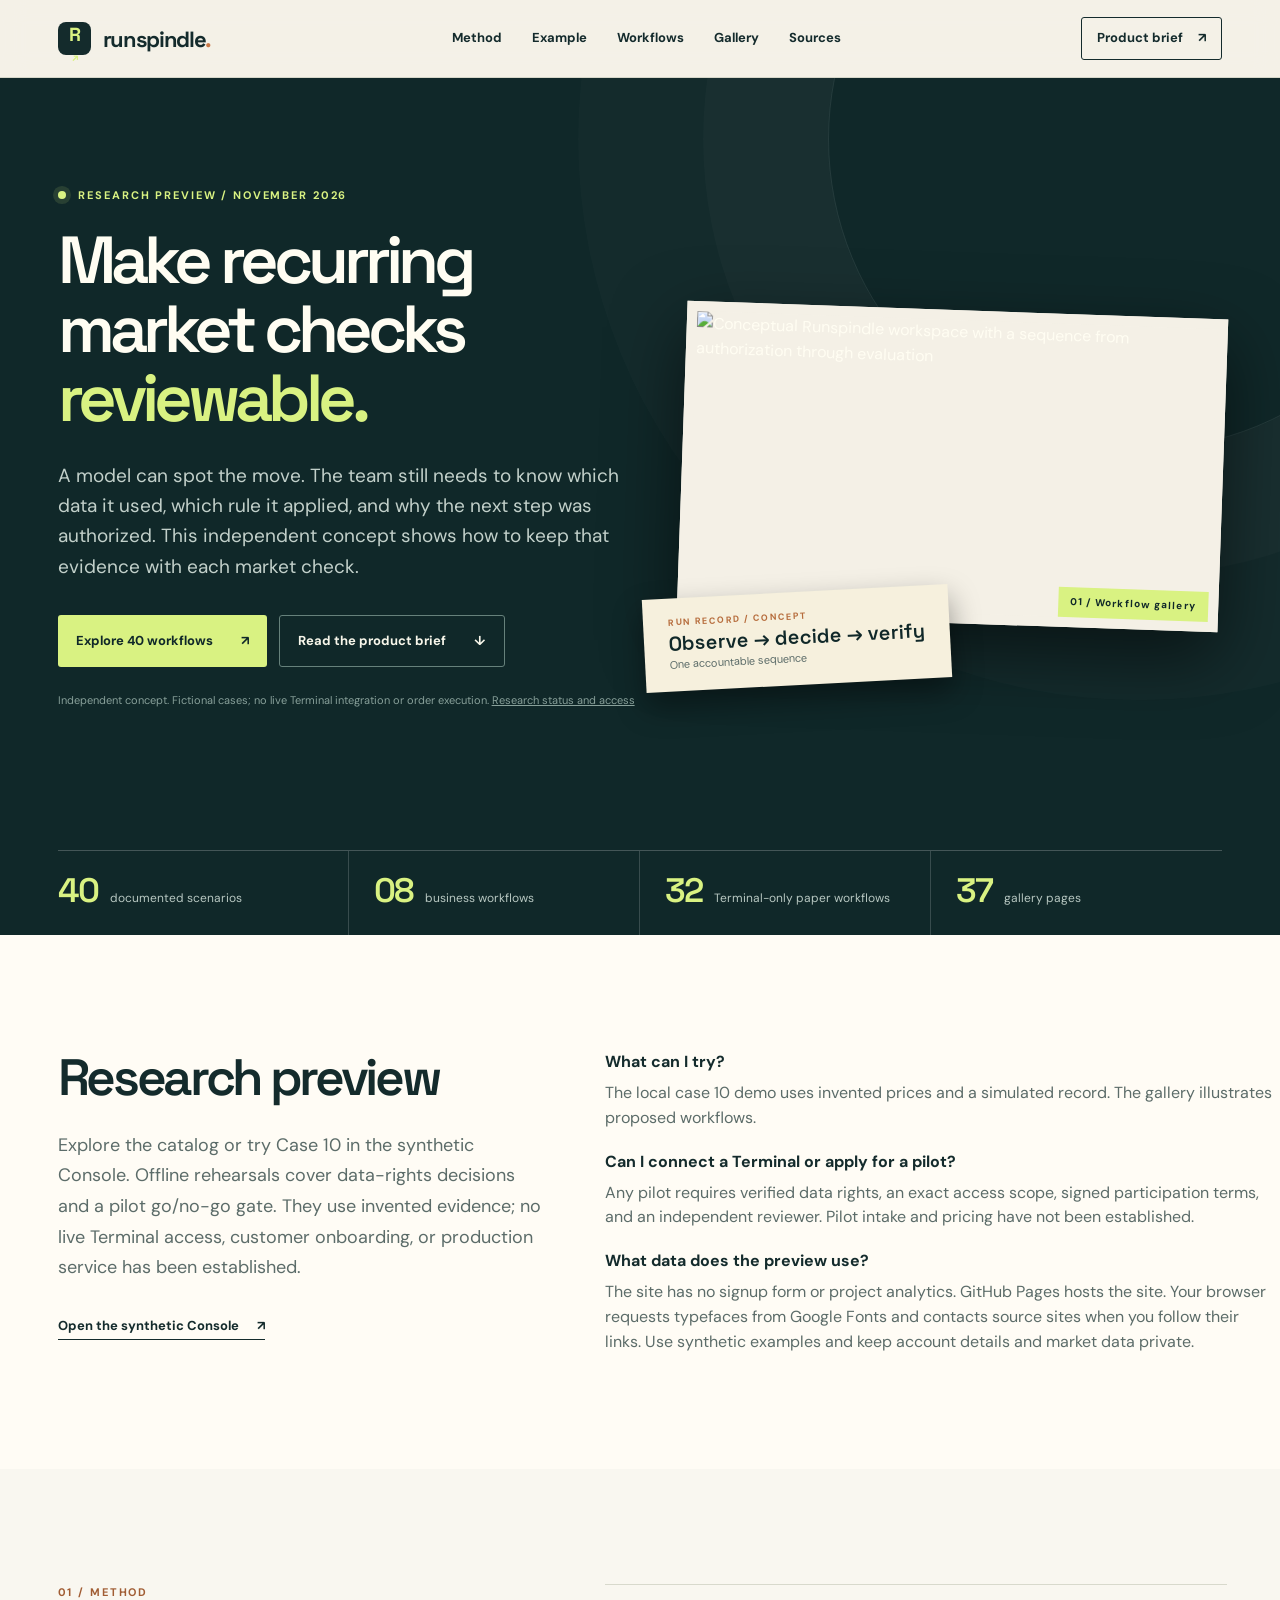
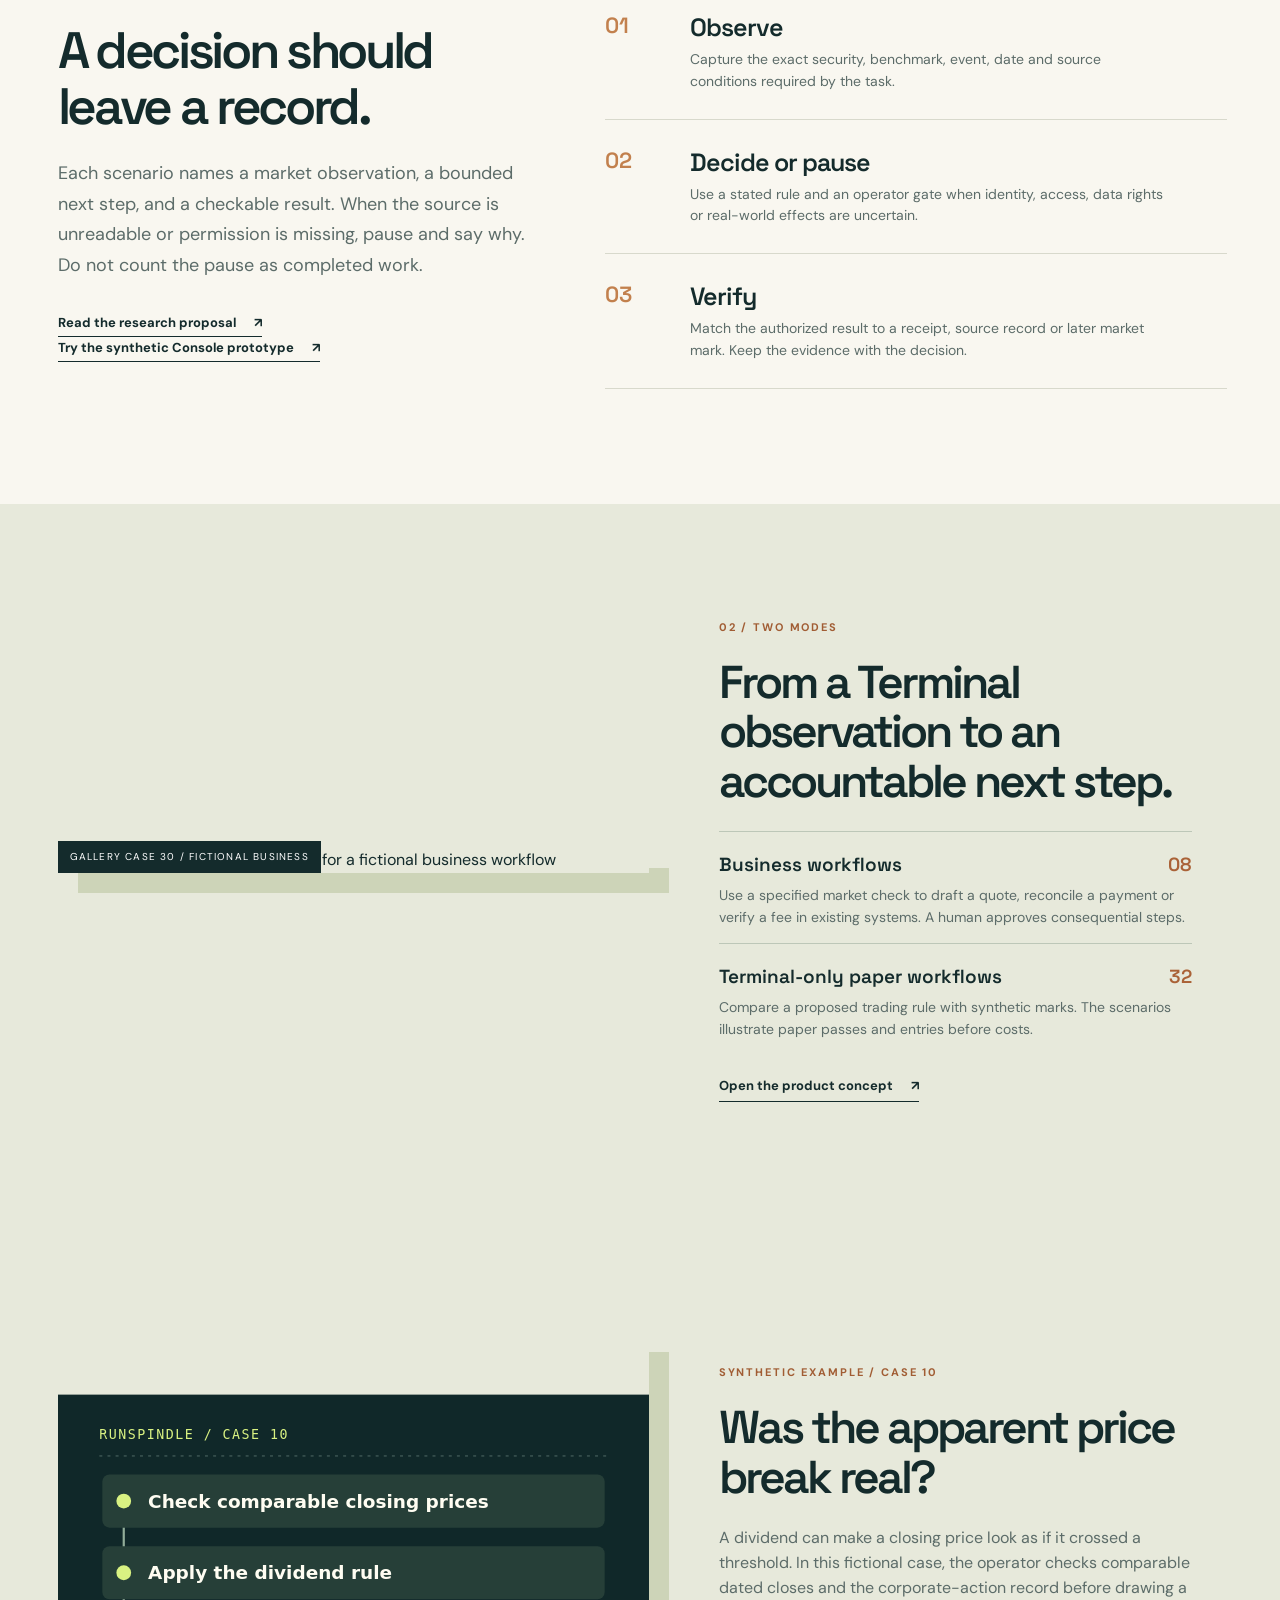
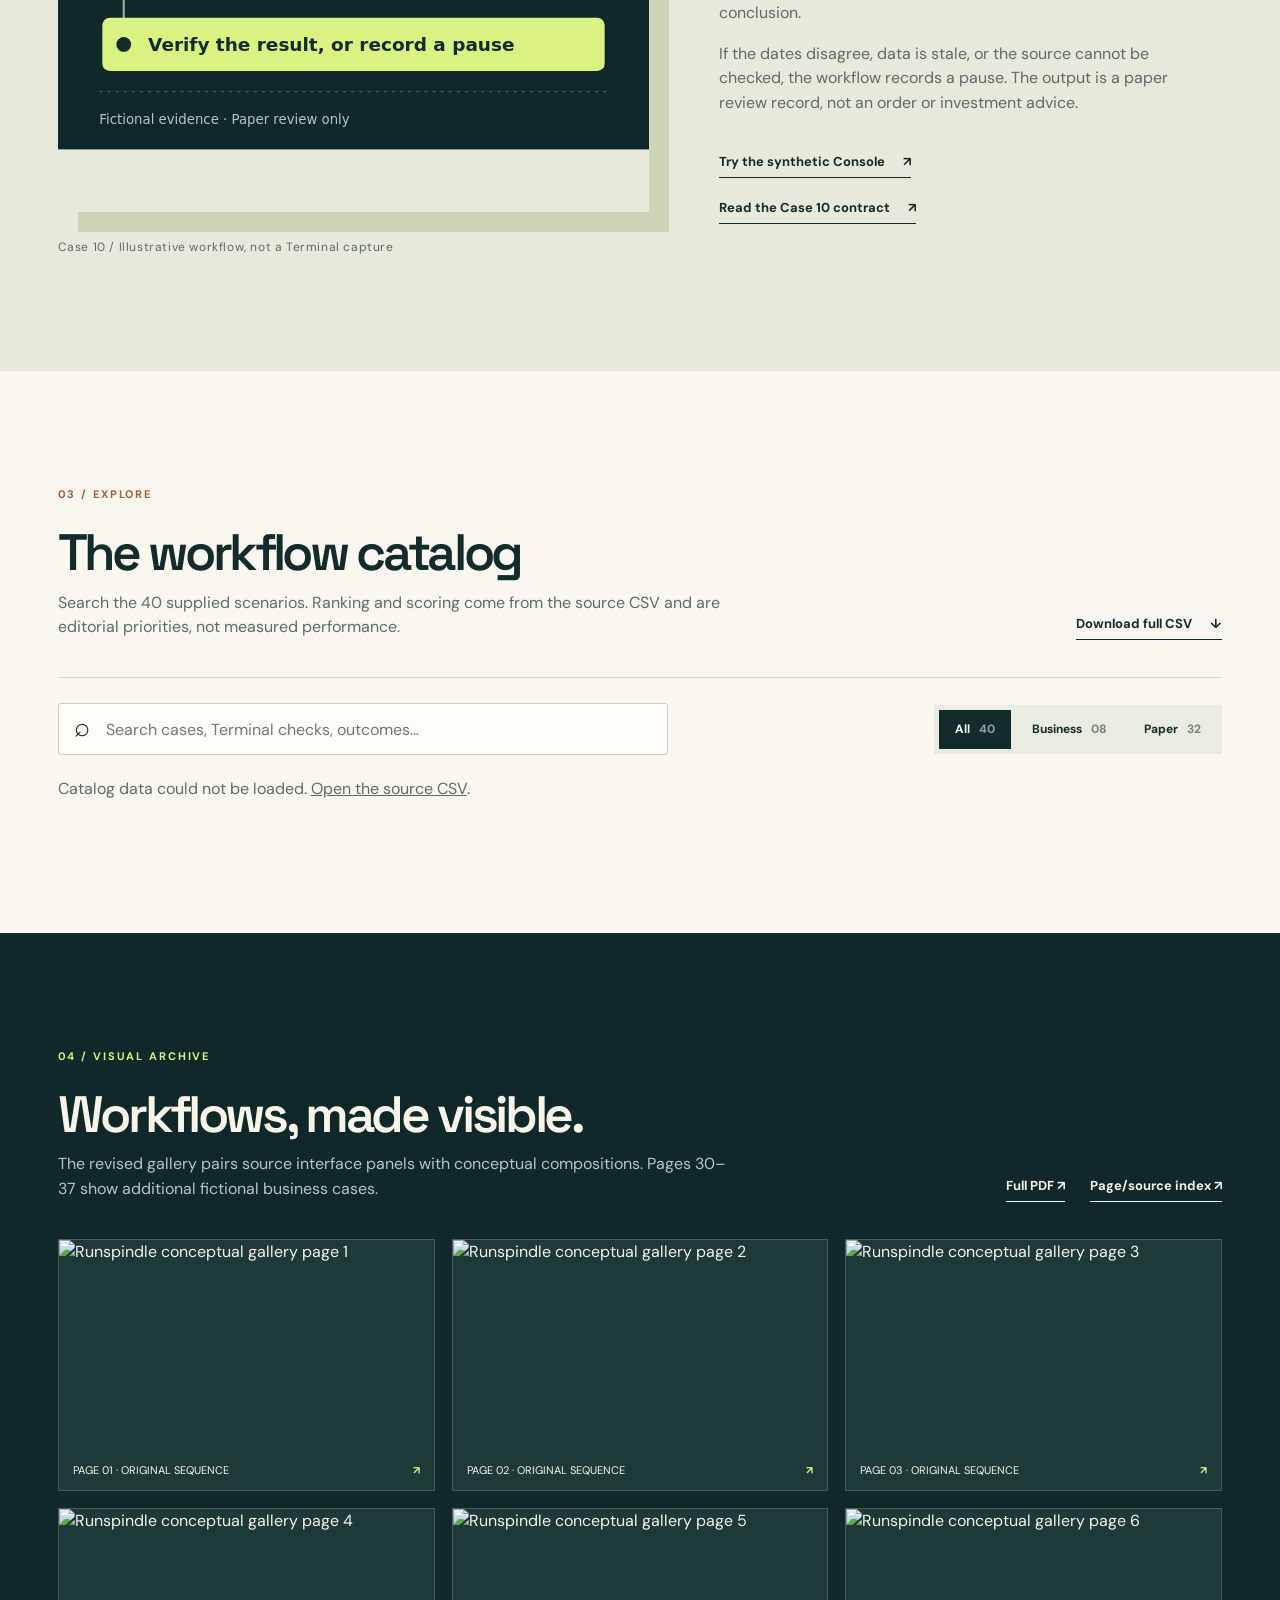
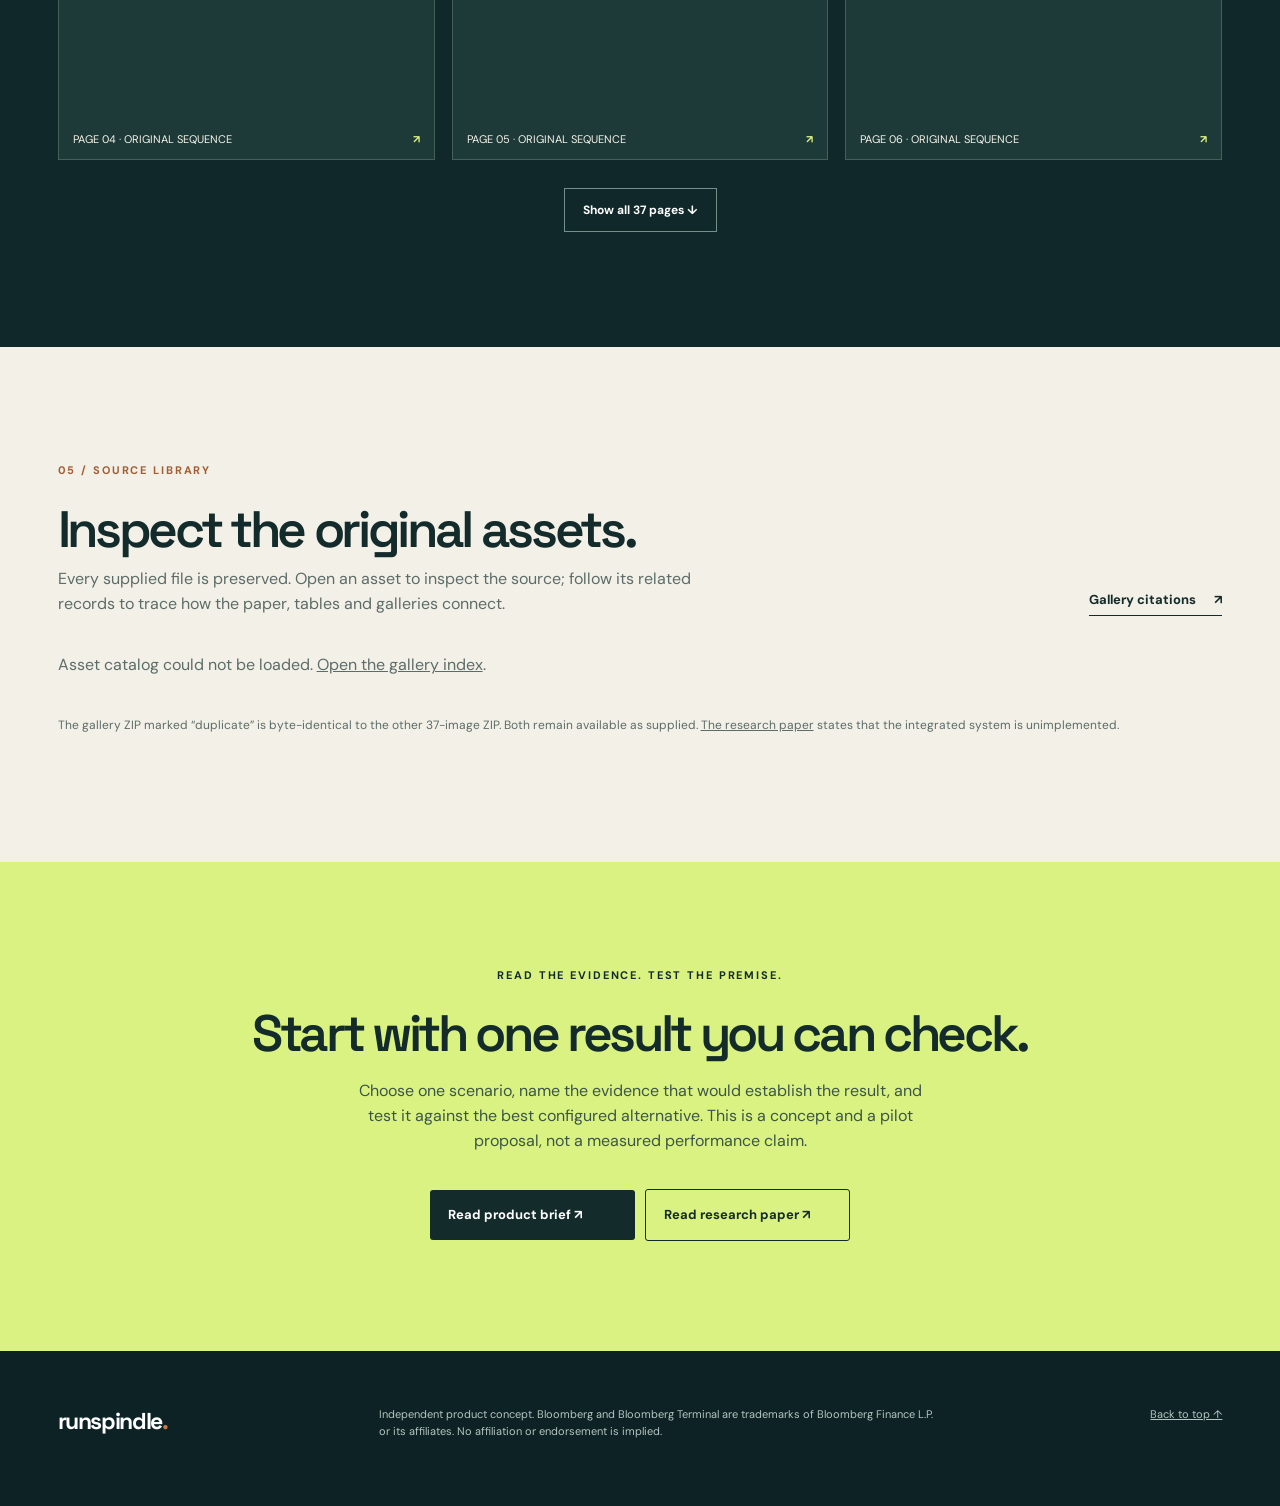
==== commit 885834d9: "Refresh Bloomberg concept marketing and add a synthetic case walkthrough" ====
--- a/src/index.html
+++ b/src/index.html
@@ -4,7 +4,7 @@
   <meta charset="utf-8">
   <meta name="viewport" content="width=device-width,initial-scale=1">
   <meta name="theme-color" content="#142b2c">
-  <meta name="description" content="Explore 40 conceptual Runspindle workflows for the Bloomberg Terminal, with source records, operator gates, and gallery previews.">
+  <meta name="description" content="Explore an independent research concept: 40 market and operations scenarios with explicit review rules, synthetic evidence, and source records.">
   <title>Runspindle for Bloomberg · Workflow concept</title>
   <link rel="stylesheet" href="styles.css">
 </head>
@@ -12,17 +12,17 @@
   <a class="skip" href="#main">Skip to content</a>
   <header class="site-header">
     <a class="brand" href="#top" aria-label="Runspindle home"><span class="brand-mark" aria-hidden="true">R<span>↗</span></span><span>runspindle<span class="brand-dot">.</span></span></a>
-    <nav aria-label="Main navigation"><a href="#method">Method</a><a href="#workflows">Workflows</a><a href="#gallery">Gallery</a><a href="#sources">Sources</a></nav>
+    <nav aria-label="Main navigation"><a href="#method">Method</a><a href="#case-example">Example</a><a href="#workflows">Workflows</a><a href="#gallery">Gallery</a><a href="#sources">Sources</a></nav>
     <a class="header-link" href="assets/runspindle_bloomberg_product.pdf">Product brief <span aria-hidden="true">↗</span></a>
   </header>
   <main id="main">
     <section class="hero" id="top">
       <div class="hero-copy">
         <p class="eyebrow"><span class="pulse"></span> Research preview / November 2026</p>
-        <h1>Market checks.<br><em>Human judgment.</em><br>Verified records.</h1>
-        <p class="hero-lede">A proposed workflow layer around the Bloomberg Terminal: repeatable observations, explicit operator decisions, and evidence of what happened next.</p>
+        <h1>Make recurring market checks<br><em>reviewable.</em></h1>
+        <p class="hero-lede">A model can spot the move. The team still needs to know which data it used, which rule it applied, and why the next step was authorized. This independent concept shows how to keep that evidence with each market check.</p>
         <div class="hero-actions"><a class="button primary" href="#workflows">Explore 40 workflows <span>↗</span></a><a class="button outline" href="assets/runspindle_bloomberg_product.pdf">Read the product brief <span>↓</span></a></div>
-        <p class="hero-note">Independent concept with fictional cases and synthetic values. <a href="#research-status">Research status and access</a></p>
+        <p class="hero-note">Independent concept. Fictional cases; no live Terminal integration or order execution. <a href="#research-status">Research status and access</a></p>
       </div>
       <div class="hero-art"><div class="art-frame"><img src="gallery/01.webp" alt="Conceptual Runspindle workspace with a sequence from authorization through evaluation" fetchpriority="high"><span class="art-label">01 / Workflow gallery</span></div><div class="art-float"><span class="float-kicker">RUN RECORD / CONCEPT</span><strong>Observe → decide → verify</strong><small>One accountable sequence</small></div></div>
       <div class="hero-grid" aria-label="Catalog overview"><div><strong>40</strong><span>documented scenarios</span></div><div><strong>08</strong><span>business workflows</span></div><div><strong>32</strong><span>Terminal-only paper workflows</span></div><div><strong>37</strong><span>gallery pages</span></div></div>
@@ -31,22 +31,37 @@
     <section class="section method research-status" id="research-status" aria-labelledby="research-heading">
       <div class="section-intro">
         <h2 id="research-heading">Research preview</h2>
-        <p>Explore the workflow catalog and try the synthetic paper Console. Customer onboarding, live Terminal access, and production service remain pending.</p>
+        <p>Explore the catalog or try Case 10 in the synthetic Console. Offline rehearsals cover data-rights decisions and a pilot go/no-go gate. They use invented evidence; no live Terminal access, customer onboarding, or production service has been established.</p>
         <a class="text-link" href="prototype.html">Open the synthetic Console <span aria-hidden="true">↗</span></a>
       </div>
       <dl class="research-faq">
         <dt>What can I try?</dt>
         <dd>The local case 10 demo uses invented prices and a simulated record. The gallery illustrates proposed workflows.</dd>
         <dt>Can I connect a Terminal or apply for a pilot?</dt>
-        <dd>Any pilot requires validated data rights, a scoped access plan, and signed participation terms. Pilot intake and pricing are pending.</dd>
+        <dd>Any pilot requires verified data rights, an exact access scope, signed participation terms, and an independent reviewer. Pilot intake and pricing have not been established.</dd>
         <dt>What data does the preview use?</dt>
         <dd>The site has no signup form or project analytics. GitHub Pages hosts the site. Your browser requests typefaces from Google Fonts and contacts source sites when you follow their links. Use synthetic examples and keep account details and market data private.</dd>
       </dl>
     </section>
 
-    <section class="section method" id="method"><div class="section-intro"><p class="eyebrow">01 / Method</p><h2>A run should leave a record.</h2><p>Each scenario names a market observation, a bounded next step, and a checkable result. A pause or refusal is recorded as its own outcome; it is not counted as completed work.</p><a class="text-link" href="assets/runspindle-paper.pdf">Read the research proposal <span>↗</span></a><br><a class="text-link" href="prototype.html">Try the synthetic Console prototype <span>↗</span></a></div><div class="method-steps"><article><span class="step-index">01</span><div><h3>Observe</h3><p>Capture the exact security, benchmark, event, date and source conditions required by the task.</p></div></article><article><span class="step-index">02</span><div><h3>Decide or pause</h3><p>Use a stated rule and an operator gate when identity, access, data rights or real-world effects are uncertain.</p></div></article><article><span class="step-index">03</span><div><h3>Verify</h3><p>Match the authorized result to a receipt, source record or later market mark. Keep the evidence with the decision.</p></div></article></div></section>
+    <section class="section method" id="method"><div class="section-intro"><p class="eyebrow">01 / Method</p><h2>A decision should leave a record.</h2><p>Each scenario names a market observation, a bounded next step, and a checkable result. When the source is unreadable or permission is missing, pause and say why. Do not count the pause as completed work.</p><a class="text-link" href="assets/runspindle-paper.pdf">Read the research proposal <span>↗</span></a><br><a class="text-link" href="prototype.html">Try the synthetic Console prototype <span>↗</span></a></div><div class="method-steps"><article><span class="step-index">01</span><div><h3>Observe</h3><p>Capture the exact security, benchmark, event, date and source conditions required by the task.</p></div></article><article><span class="step-index">02</span><div><h3>Decide or pause</h3><p>Use a stated rule and an operator gate when identity, access, data rights or real-world effects are uncertain.</p></div></article><article><span class="step-index">03</span><div><h3>Verify</h3><p>Match the authorized result to a receipt, source record or later market mark. Keep the evidence with the decision.</p></div></article></div></section>
 
     <section class="feature section"><div class="feature-visual"><img src="gallery/30.webp" alt="Conceptual approval-gate scene for a fictional business workflow" loading="lazy"><span>Gallery case 30 / fictional business</span></div><div class="feature-copy"><p class="eyebrow">02 / Two modes</p><h2>From a Terminal observation to an accountable next step.</h2><div class="mode"><b>Business workflows <span>08</span></b><p>Use a specified market check to draft a quote, reconcile a payment or verify a fee in existing systems. A human approves consequential steps.</p></div><div class="mode"><b>Terminal-only paper workflows <span>32</span></b><p>Compare a proposed trading rule with synthetic marks. The scenarios illustrate paper passes and entries before costs.</p></div><a class="text-link" href="assets/runspindle_bloomberg_product.pdf">Open the product concept <span>↗</span></a></div></section>
+
+    <section class="feature section case-example" id="case-example" aria-labelledby="case-example-title">
+      <figure class="feature-visual case-visual">
+        <img src="case-10-evidence.svg" alt="Illustrative three-step workflow: check comparable closing prices, apply the dividend rule, then verify the result or pause." width="800" height="480" loading="lazy">
+        <figcaption>Case 10 / Illustrative workflow, not a Terminal capture</figcaption>
+      </figure>
+      <div class="feature-copy">
+        <p class="eyebrow">Synthetic example / Case 10</p>
+        <h2 id="case-example-title">Was the apparent price break real?</h2>
+        <p>A dividend can make a closing price look as if it crossed a threshold. In this fictional case, the operator checks comparable dated closes and the corporate-action record before drawing a conclusion.</p>
+        <p>If the dates disagree, data is stale, or the source cannot be checked, the workflow records a pause. The output is a paper review record, not an order or investment advice.</p>
+        <a class="text-link" href="prototype.html">Try the synthetic Console <span aria-hidden="true">↗</span></a><br>
+        <a class="text-link" href="https://github.com/newdarwindev/runspindle_for_bloomberg/blob/c77599c454d97887cc83656cd69779847279b391/pilot/case-10-contract-v0.1.md">Read the Case 10 contract <span aria-hidden="true">↗</span></a>
+      </div>
+    </section>
 
     <section class="section workflows" id="workflows"><div class="section-heading"><div><p class="eyebrow">03 / Explore</p><h2>The workflow catalog</h2><p>Search the 40 supplied scenarios. Ranking and scoring come from the source CSV and are editorial priorities, not measured performance.</p></div><a class="text-link" href="assets/runspindle_bloomberg_workflows.csv">Download full CSV <span>↓</span></a></div><div class="catalog-controls"><label class="search-label"><span class="sr-only">Search workflows</span><span aria-hidden="true">⌕</span><input id="search" type="search" placeholder="Search cases, Terminal checks, outcomes…"></label><div class="filters" role="group" aria-label="Workflow mode"><button class="active" data-filter="all" aria-pressed="true">All <span>40</span></button><button data-filter="business" aria-pressed="false">Business <span>08</span></button><button data-filter="paper" aria-pressed="false">Paper <span>32</span></button></div></div><p id="result-count" class="result-count" aria-live="polite"></p><div id="workflow-list" class="workflow-list"></div><p id="empty" class="empty" hidden>No matching workflows. Try a broader term.</p></section>
 
@@ -54,7 +69,7 @@
 
     <section class="section sources" id="sources"><div class="section-heading"><div><p class="eyebrow">05 / Source library</p><h2>Inspect the original assets.</h2><p>Every supplied file is preserved. Open an asset to inspect the source; follow its related records to trace how the paper, tables and galleries connect.</p></div><a class="text-link" href="assets/Runspindle_Gallery_Index.html">Gallery citations <span>↗</span></a></div><div id="asset-list" class="asset-list"></div><p class="sources-note">The gallery ZIP marked “duplicate” is byte-identical to the other 37-image ZIP. Both remain available as supplied. <a href="assets/runspindle-paper.pdf">The research paper</a> states that the integrated system is unimplemented.</p></section>
 
-    <section class="closing"><p class="eyebrow">Read the evidence. Test the premise.</p><h2>Useful work is work you can check.</h2><p>Start with the cases, their sources and the acceptance rule. The concept is ready for scrutiny, not a claim of deployment.</p><div><a class="button light" href="assets/runspindle_bloomberg_product.pdf">Read product brief ↗</a><a class="button outline-light" href="assets/runspindle-paper.pdf">Read research paper ↗</a></div></section>
+    <section class="closing"><p class="eyebrow">Read the evidence. Test the premise.</p><h2>Start with one result you can check.</h2><p>Choose one scenario, name the evidence that would establish the result, and test it against the best configured alternative. This is a concept and a pilot proposal, not a measured performance claim.</p><div><a class="button light" href="assets/runspindle_bloomberg_product.pdf">Read product brief ↗</a><a class="button outline-light" href="assets/runspindle-paper.pdf">Read research paper ↗</a></div></section>
   </main>
   <footer><div class="footer-brand">runspindle<span>.</span></div><p>Independent product concept. Bloomberg and Bloomberg Terminal are trademarks of Bloomberg Finance L.P. or its affiliates. No affiliation or endorsement is implied.</p><a href="#top">Back to top ↑</a></footer>
   <script src="app.js" defer></script>
--- a/src/styles.css
+++ b/src/styles.css
@@ -6,3 +6,11 @@
 .research-faq dt{font-weight:700;margin:0 0 6px}
 .research-faq dd{margin:0 0 19px;color:var(--muted)}
 .research-faq dd:last-child{margin-bottom:0}
+
+/* Evidence-led case preview. Keep catalog and Console styles unchanged. */
+.case-example { scroll-margin-top: 88px; }
+.case-visual { margin: 0; }
+.case-visual figcaption { color: var(--muted); font-size: 12px; letter-spacing: .05em; margin-top: 26px; }
+.case-example .feature-copy p { max-width: 52ch; }
+@media(max-width: 700px) { .case-example { scroll-margin-top: 75px; } .case-visual figcaption { margin-top: 18px; } }
+@media(prefers-reduced-motion: reduce) { html { scroll-behavior: auto; } }
